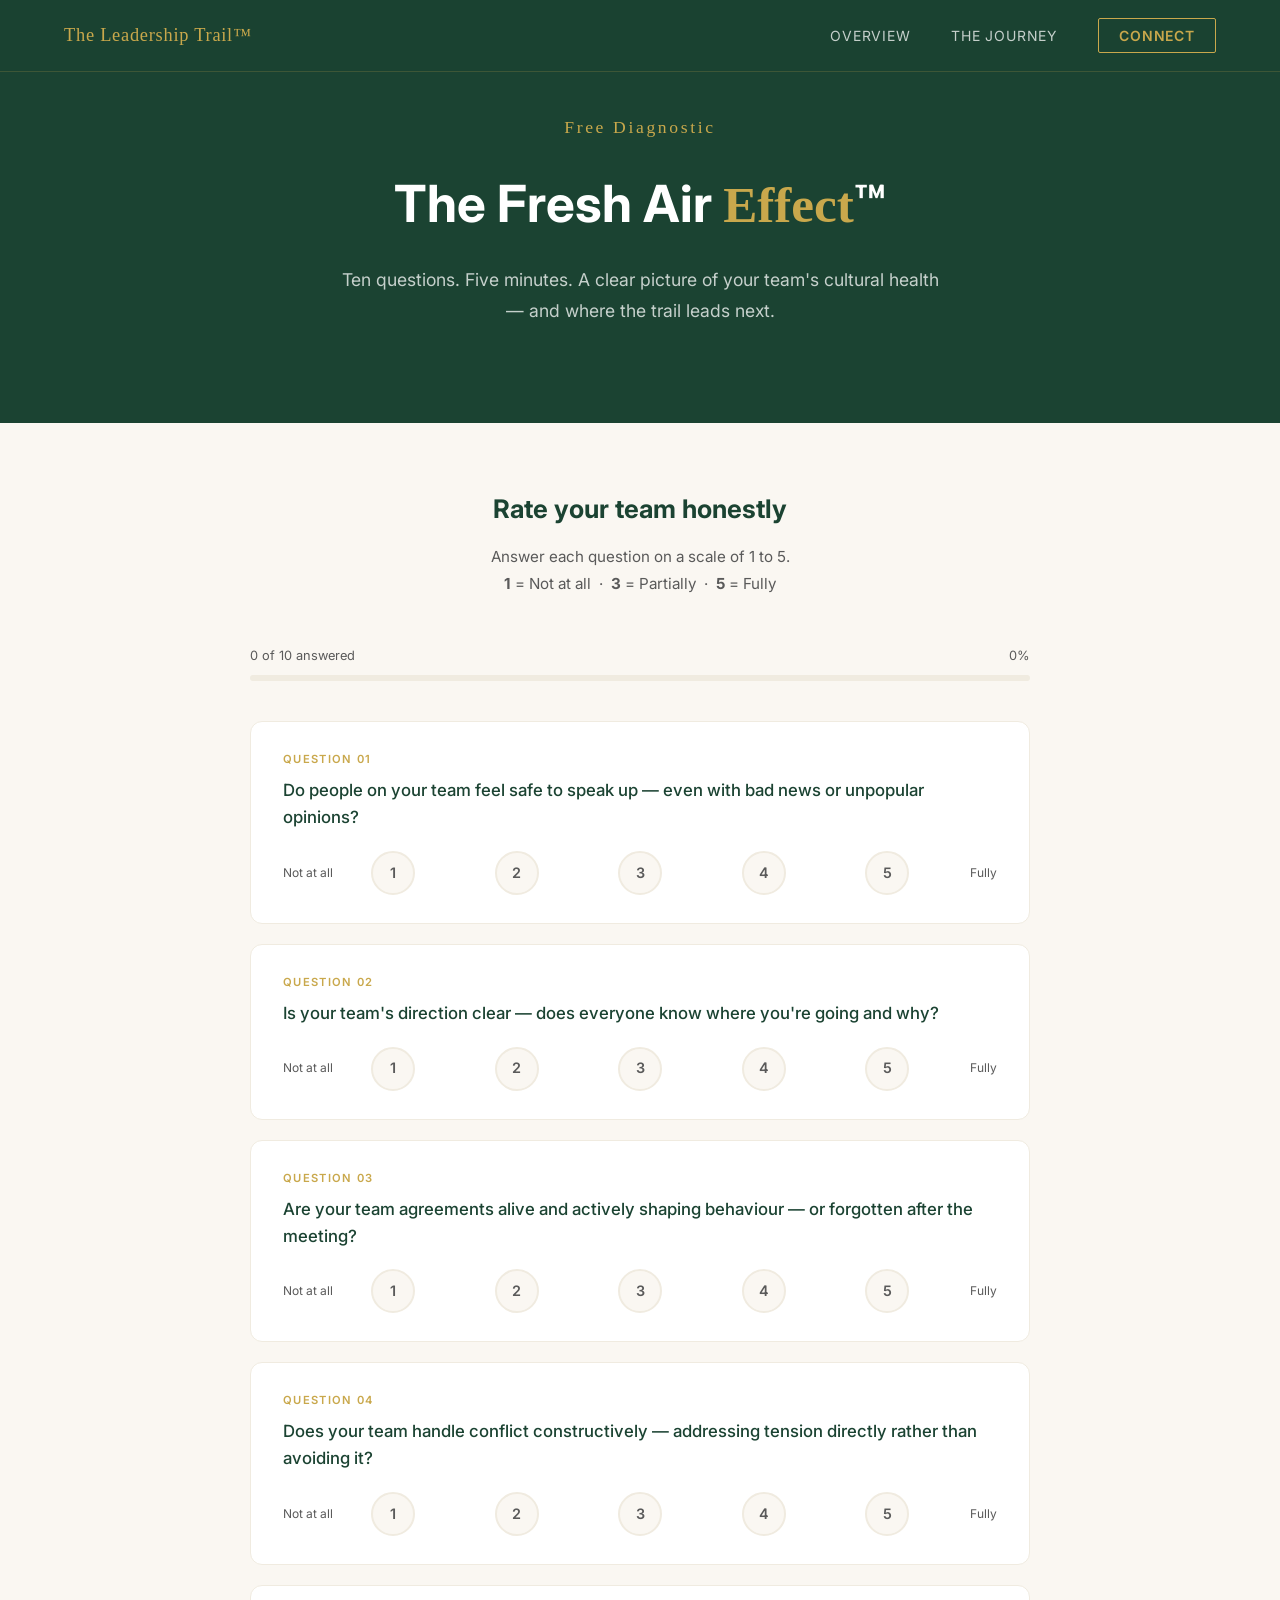
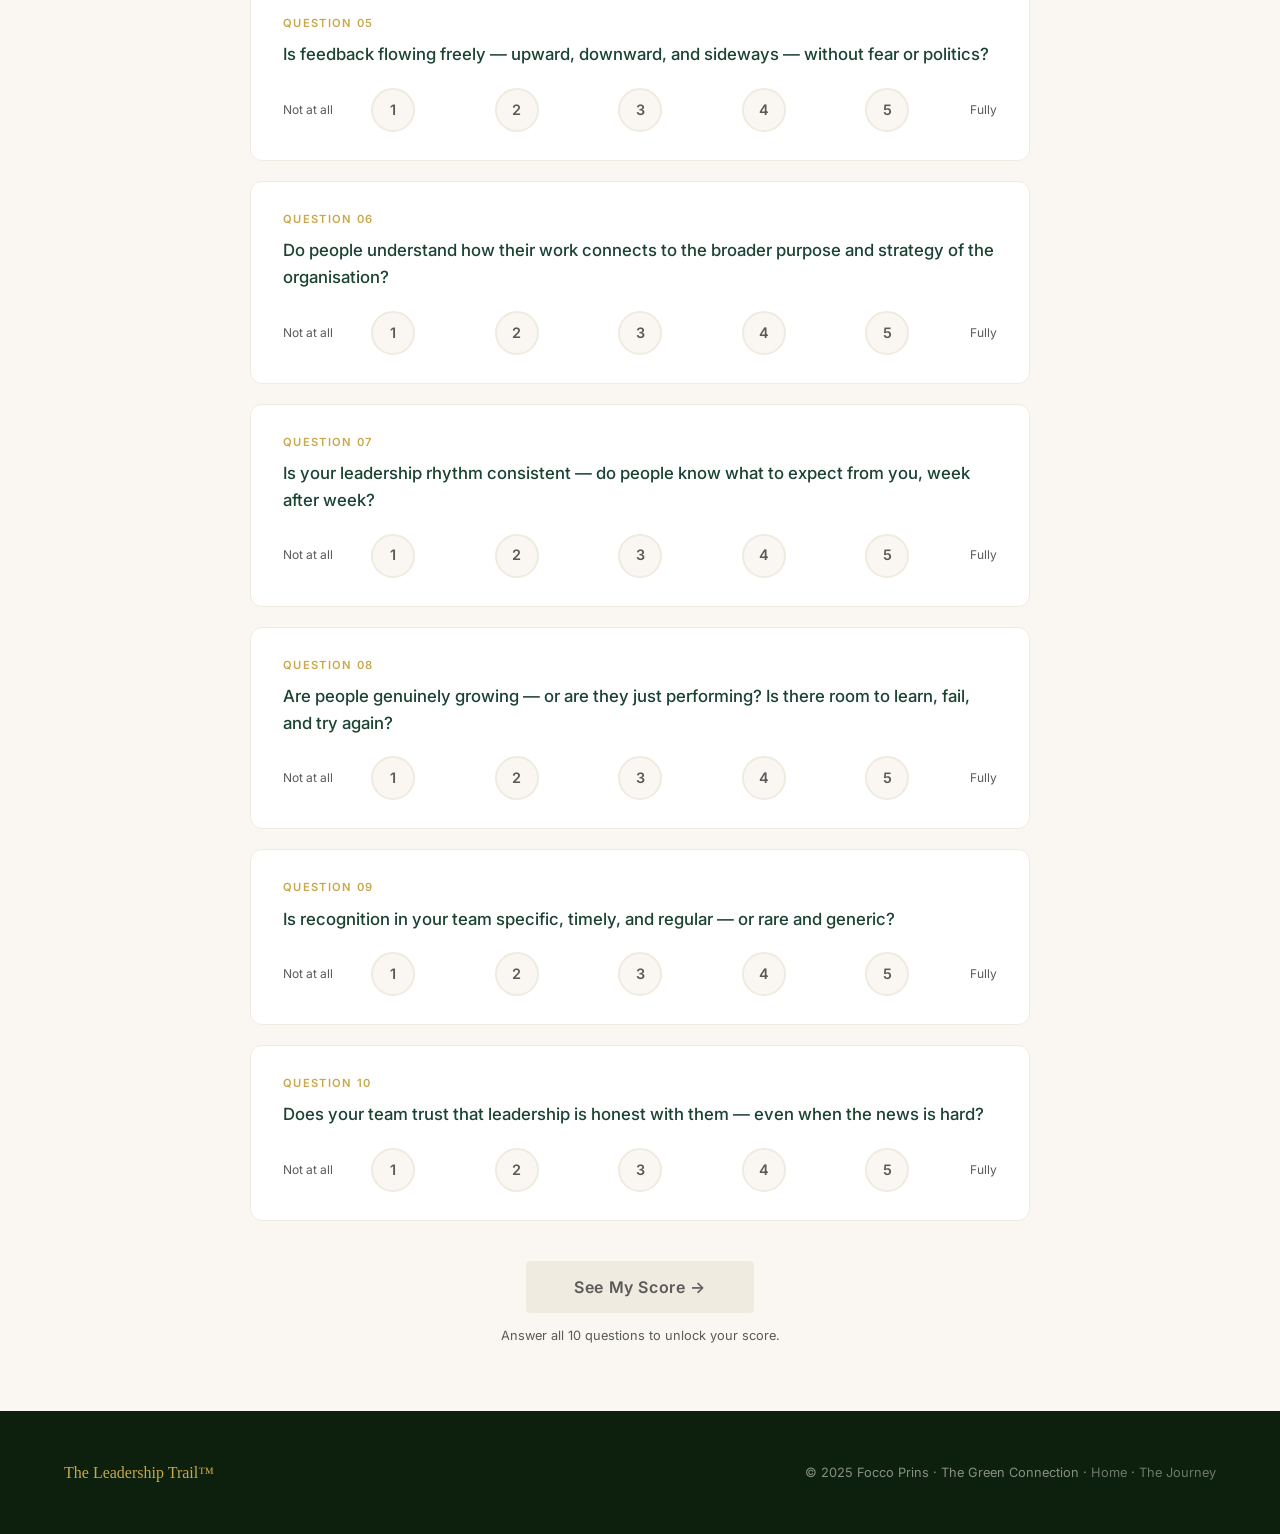
==== fresh-air.html @ 6e12ac0b "Add files via upload" ====
<!DOCTYPE html>
<html lang="en">
<head>
  <meta charset="UTF-8" />
  <meta name="viewport" content="width=device-width, initial-scale=1.0" />
  <title>The Fresh Air Effect™ | The Leadership Trail™</title>
  <link rel="preconnect" href="https://fonts.googleapis.com" />
  <link rel="preconnect" href="https://fonts.gstatic.com" crossorigin />
  <link href="https://fonts.googleapis.com/css2?family=Permanent+Marker&family=Inter:wght@300;400;500;600&display=swap" rel="stylesheet" />
  <link rel="stylesheet" href="style.css" />
  <style>
    /* ── FRESH AIR PAGE STYLES ───────────────────────────────────── */
    .fa-hero {
      background: var(--green-deep);
      padding: 7rem 5% 4rem;
      text-align: center;
      color: var(--white);
    }
    .fa-hero .section-label { color: var(--gold); margin-bottom: 1rem; }
    .fa-hero h1 { font-size: clamp(2rem, 5vw, 3.2rem); margin-bottom: 1rem; }
    .fa-hero h1 em { font-family: 'Permanent Marker', cursive; font-style: normal; color: var(--gold); }
    .fa-hero p { font-size: 1.1rem; color: rgba(255,255,255,0.75); max-width: 600px; margin: 0 auto 2rem; line-height: 1.8; }

    /* ── DIAGNOSTIC FORM ─────────────────────────────────────────── */
    .diagnostic-section {
      background: var(--cream);
      padding: 4rem 5%;
    }
    .diagnostic-inner {
      max-width: 780px;
      margin: 0 auto;
    }
    .diagnostic-intro {
      text-align: center;
      margin-bottom: 3rem;
    }
    .diagnostic-intro h2 { font-size: 1.6rem; color: var(--green-deep); margin-bottom: 0.75rem; }
    .diagnostic-intro p  { color: var(--text-muted); font-size: 0.95rem; line-height: 1.8; }

    /* Question card */
    .q-card {
      background: var(--white);
      border-radius: 12px;
      padding: 1.75rem 2rem;
      margin-bottom: 1.25rem;
      border: 1px solid var(--cream-dark);
      transition: border-color 0.2s, box-shadow 0.2s;
    }
    .q-card:hover { border-color: var(--gold); box-shadow: 0 4px 16px rgba(0,0,0,0.06); }
    .q-card.answered { border-color: var(--green-light); }

    .q-number {
      font-size: 0.7rem;
      font-weight: 600;
      letter-spacing: 0.12em;
      color: var(--gold);
      text-transform: uppercase;
      margin-bottom: 0.5rem;
    }
    .q-text {
      font-size: 1.05rem;
      font-weight: 500;
      color: var(--green-deep);
      margin-bottom: 1.25rem;
      line-height: 1.6;
    }

    /* Scale row */
    .scale-row {
      display: flex;
      align-items: center;
      gap: 0.5rem;
    }
    .scale-label {
      font-size: 0.75rem;
      color: var(--text-muted);
      flex-shrink: 0;
      width: 80px;
    }
    .scale-label.right { text-align: right; }
    .scale-options {
      display: flex;
      flex: 1;
      justify-content: space-between;
      gap: 0.5rem;
    }
    .scale-option {
      display: flex;
      flex-direction: column;
      align-items: center;
      gap: 0.4rem;
      cursor: pointer;
    }
    .scale-option input[type="radio"] { display: none; }
    .scale-btn {
      width: 44px;
      height: 44px;
      border-radius: 50%;
      border: 2px solid var(--cream-dark);
      background: var(--cream);
      display: flex;
      align-items: center;
      justify-content: center;
      font-size: 0.9rem;
      font-weight: 600;
      color: var(--text-muted);
      cursor: pointer;
      transition: all 0.15s;
    }
    .scale-btn:hover { border-color: var(--gold); color: var(--gold); background: #fff; }
    .scale-option input[type="radio"]:checked + .scale-btn {
      background: var(--green-deep);
      border-color: var(--green-deep);
      color: var(--white);
      box-shadow: 0 2px 8px rgba(27,67,50,0.3);
    }
    .scale-num {
      font-size: 0.7rem;
      color: var(--text-muted);
    }

    /* Progress bar */
    .progress-wrap {
      margin: 0 0 2.5rem;
    }
    .progress-meta {
      display: flex;
      justify-content: space-between;
      font-size: 0.8rem;
      color: var(--text-muted);
      margin-bottom: 0.5rem;
    }
    .progress-track {
      height: 6px;
      background: var(--cream-dark);
      border-radius: 3px;
      overflow: hidden;
    }
    .progress-fill {
      height: 100%;
      background: var(--gold);
      border-radius: 3px;
      width: 0%;
      transition: width 0.3s ease;
    }

    /* Submit button */
    .fa-submit-wrap {
      text-align: center;
      margin-top: 2.5rem;
    }
    .btn-fa-submit {
      background: var(--green-deep);
      color: var(--white);
      border: none;
      padding: 1rem 3rem;
      font-size: 1rem;
      font-weight: 600;
      font-family: 'Inter', sans-serif;
      border-radius: 4px;
      cursor: pointer;
      letter-spacing: 0.04em;
      transition: background 0.2s, transform 0.1s;
    }
    .btn-fa-submit:hover  { background: var(--green-mid); }
    .btn-fa-submit:active { transform: scale(0.98); }
    .btn-fa-submit:disabled {
      background: var(--cream-dark);
      color: var(--text-muted);
      cursor: not-allowed;
    }
    .submit-note {
      font-size: 0.8rem;
      color: var(--text-muted);
      margin-top: 0.75rem;
    }

    /* ── RESULTS PANEL ───────────────────────────────────────────── */
    #results-panel {
      display: none;
      max-width: 780px;
      margin: 0 auto;
      animation: fadeUp 0.5s ease;
    }
    @keyframes fadeUp {
      from { opacity: 0; transform: translateY(20px); }
      to   { opacity: 1; transform: translateY(0); }
    }

    .result-score-card {
      background: var(--green-deep);
      border-radius: 16px;
      padding: 3rem 2.5rem;
      text-align: center;
      color: var(--white);
      margin-bottom: 2rem;
    }
    .result-label {
      font-size: 0.75rem;
      letter-spacing: 0.14em;
      text-transform: uppercase;
      color: var(--gold);
      margin-bottom: 0.75rem;
    }
    .result-score-number {
      font-size: 5rem;
      font-weight: 700;
      line-height: 1;
      color: var(--gold);
      margin: 0.5rem 0;
    }
    .result-score-label {
      font-size: 1rem;
      color: rgba(255,255,255,0.6);
      margin-bottom: 1.5rem;
    }
    .result-phase-badge {
      display: inline-block;
      background: rgba(201,168,76,0.15);
      border: 1px solid var(--gold);
      border-radius: 20px;
      padding: 0.4rem 1.2rem;
      font-size: 0.85rem;
      font-weight: 600;
      color: var(--gold);
      letter-spacing: 0.06em;
      margin-bottom: 1.5rem;
    }
    .result-headline {
      font-size: 1.5rem;
      font-weight: 600;
      margin-bottom: 0.75rem;
    }
    .result-description {
      font-size: 0.95rem;
      color: rgba(255,255,255,0.75);
      line-height: 1.8;
      max-width: 520px;
      margin: 0 auto;
    }

    /* Score gauge */
    .result-gauge-wrap {
      margin: 2rem auto 0;
      max-width: 400px;
    }
    .result-gauge-bar {
      height: 10px;
      background: rgba(255,255,255,0.15);
      border-radius: 5px;
      overflow: hidden;
    }
    .result-gauge-fill {
      height: 100%;
      background: linear-gradient(90deg, var(--gold), #e8c97a);
      border-radius: 5px;
      transition: width 1s ease;
      width: 0%;
    }
    .result-gauge-meta {
      display: flex;
      justify-content: space-between;
      font-size: 0.75rem;
      color: rgba(255,255,255,0.4);
      margin-top: 0.4rem;
    }

    /* Per-question breakdown */
    .breakdown-card {
      background: var(--white);
      border-radius: 12px;
      padding: 2rem;
      margin-bottom: 2rem;
      border: 1px solid var(--cream-dark);
    }
    .breakdown-card h3 {
      font-size: 1.1rem;
      color: var(--green-deep);
      margin-bottom: 1.25rem;
    }
    .breakdown-item {
      display: flex;
      align-items: center;
      gap: 1rem;
      margin-bottom: 0.9rem;
      font-size: 0.88rem;
    }
    .breakdown-q {
      flex: 1;
      color: var(--text-muted);
      line-height: 1.5;
    }
    .breakdown-score-bar {
      width: 120px;
      flex-shrink: 0;
    }
    .bsb-track {
      height: 6px;
      background: var(--cream-dark);
      border-radius: 3px;
      overflow: hidden;
      margin-bottom: 0.2rem;
    }
    .bsb-fill {
      height: 100%;
      border-radius: 3px;
    }
    .bsb-num {
      font-size: 0.7rem;
      color: var(--text-muted);
      text-align: right;
    }

    /* ── EMAIL CAPTURE ───────────────────────────────────────────── */
    .email-capture {
      background: var(--cream-dark);
      border-radius: 16px;
      padding: 2.5rem;
      text-align: center;
      margin-bottom: 2rem;
      border: 1px solid rgba(201,168,76,0.3);
    }
    .email-capture h3 {
      font-size: 1.3rem;
      color: var(--green-deep);
      margin-bottom: 0.75rem;
    }
    .email-capture p {
      color: var(--text-muted);
      font-size: 0.9rem;
      line-height: 1.7;
      margin-bottom: 1.5rem;
      max-width: 480px;
      margin-left: auto;
      margin-right: auto;
    }
    .email-form-row {
      display: flex;
      gap: 0.75rem;
      max-width: 500px;
      margin: 0 auto 0.75rem;
      flex-wrap: wrap;
    }
    .email-form-row input {
      flex: 1;
      min-width: 200px;
      padding: 0.85rem 1rem;
      border: 1px solid var(--cream-dark);
      border-radius: 4px;
      font-family: 'Inter', sans-serif;
      font-size: 0.9rem;
      background: var(--white);
      color: var(--text);
    }
    .email-form-row input:focus { outline: none; border-color: var(--gold); }
    .btn-gold-capture {
      background: var(--gold);
      color: var(--green-deep);
      border: none;
      padding: 0.85rem 1.75rem;
      font-size: 0.9rem;
      font-weight: 700;
      font-family: 'Inter', sans-serif;
      border-radius: 4px;
      cursor: pointer;
      letter-spacing: 0.04em;
      transition: background 0.2s;
      white-space: nowrap;
    }
    .btn-gold-capture:hover { background: var(--gold-light); }
    .email-privacy {
      font-size: 0.75rem;
      color: var(--text-muted);
    }
    .capture-success {
      display: none;
      padding: 1rem;
      background: rgba(64,145,108,0.1);
      border: 1px solid var(--green-light);
      border-radius: 8px;
      color: var(--green-deep);
      font-size: 0.9rem;
      max-width: 480px;
      margin: 0 auto;
    }

    @media (max-width: 600px) {
      .scale-label { display: none; }
      .scale-btn   { width: 38px; height: 38px; font-size: 0.8rem; }
      .q-card      { padding: 1.25rem; }
    }
  </style>
</head>
<body>

  <!-- NAVIGATION -->
  <nav>
    <a href="index.html" class="nav-logo">The Leadership Trail™</a>
    <ul class="nav-links">
      <li><a href="index.html">Overview</a></li>
      <li><a href="journey.html">The Journey</a></li>
      <li><a href="journey.html#contact" class="nav-cta">Connect</a></li>
    </ul>
  </nav>

  <!-- HERO -->
  <div class="fa-hero">
    <p class="section-label">Free Diagnostic</p>
    <h1>The Fresh Air <em>Effect</em>™</h1>
    <p>Ten questions. Five minutes. A clear picture of your team's cultural health — and where the trail leads next.</p>
  </div>

  <!-- DIAGNOSTIC FORM -->
  <section class="diagnostic-section" id="diagnostic">
    <div class="diagnostic-inner">

      <div class="diagnostic-intro">
        <h2>Rate your team honestly</h2>
        <p>Answer each question on a scale of 1 to 5.<br>
           <strong>1</strong> = Not at all &nbsp;·&nbsp; <strong>3</strong> = Partially &nbsp;·&nbsp; <strong>5</strong> = Fully</p>
      </div>

      <div class="progress-wrap">
        <div class="progress-meta">
          <span id="progress-text">0 of 10 answered</span>
          <span id="progress-pct">0%</span>
        </div>
        <div class="progress-track">
          <div class="progress-fill" id="progress-fill"></div>
        </div>
      </div>

      <form id="diagnostic-form">

        <!-- Q1 -->
        <div class="q-card" id="card-1">
          <div class="q-number">Question 01</div>
          <div class="q-text">Do people on your team feel safe to speak up — even with bad news or unpopular opinions?</div>
          <div class="scale-row">
            <span class="scale-label">Not at all</span>
            <div class="scale-options" id="opts-1">
              <label class="scale-option"><input type="radio" name="q1" value="1"><span class="scale-btn">1</span></label>
              <label class="scale-option"><input type="radio" name="q1" value="2"><span class="scale-btn">2</span></label>
              <label class="scale-option"><input type="radio" name="q1" value="3"><span class="scale-btn">3</span></label>
              <label class="scale-option"><input type="radio" name="q1" value="4"><span class="scale-btn">4</span></label>
              <label class="scale-option"><input type="radio" name="q1" value="5"><span class="scale-btn">5</span></label>
            </div>
            <span class="scale-label right">Fully</span>
          </div>
        </div>

        <!-- Q2 -->
        <div class="q-card" id="card-2">
          <div class="q-number">Question 02</div>
          <div class="q-text">Is your team's direction clear — does everyone know where you're going and why?</div>
          <div class="scale-row">
            <span class="scale-label">Not at all</span>
            <div class="scale-options">
              <label class="scale-option"><input type="radio" name="q2" value="1"><span class="scale-btn">1</span></label>
              <label class="scale-option"><input type="radio" name="q2" value="2"><span class="scale-btn">2</span></label>
              <label class="scale-option"><input type="radio" name="q2" value="3"><span class="scale-btn">3</span></label>
              <label class="scale-option"><input type="radio" name="q2" value="4"><span class="scale-btn">4</span></label>
              <label class="scale-option"><input type="radio" name="q2" value="5"><span class="scale-btn">5</span></label>
            </div>
            <span class="scale-label right">Fully</span>
          </div>
        </div>

        <!-- Q3 -->
        <div class="q-card" id="card-3">
          <div class="q-number">Question 03</div>
          <div class="q-text">Are your team agreements alive and actively shaping behaviour — or forgotten after the meeting?</div>
          <div class="scale-row">
            <span class="scale-label">Not at all</span>
            <div class="scale-options">
              <label class="scale-option"><input type="radio" name="q3" value="1"><span class="scale-btn">1</span></label>
              <label class="scale-option"><input type="radio" name="q3" value="2"><span class="scale-btn">2</span></label>
              <label class="scale-option"><input type="radio" name="q3" value="3"><span class="scale-btn">3</span></label>
              <label class="scale-option"><input type="radio" name="q3" value="4"><span class="scale-btn">4</span></label>
              <label class="scale-option"><input type="radio" name="q3" value="5"><span class="scale-btn">5</span></label>
            </div>
            <span class="scale-label right">Fully</span>
          </div>
        </div>

        <!-- Q4 -->
        <div class="q-card" id="card-4">
          <div class="q-number">Question 04</div>
          <div class="q-text">Does your team handle conflict constructively — addressing tension directly rather than avoiding it?</div>
          <div class="scale-row">
            <span class="scale-label">Not at all</span>
            <div class="scale-options">
              <label class="scale-option"><input type="radio" name="q4" value="1"><span class="scale-btn">1</span></label>
              <label class="scale-option"><input type="radio" name="q4" value="2"><span class="scale-btn">2</span></label>
              <label class="scale-option"><input type="radio" name="q4" value="3"><span class="scale-btn">3</span></label>
              <label class="scale-option"><input type="radio" name="q4" value="4"><span class="scale-btn">4</span></label>
              <label class="scale-option"><input type="radio" name="q4" value="5"><span class="scale-btn">5</span></label>
            </div>
            <span class="scale-label right">Fully</span>
          </div>
        </div>

        <!-- Q5 -->
        <div class="q-card" id="card-5">
          <div class="q-number">Question 05</div>
          <div class="q-text">Is feedback flowing freely — upward, downward, and sideways — without fear or politics?</div>
          <div class="scale-row">
            <span class="scale-label">Not at all</span>
            <div class="scale-options">
              <label class="scale-option"><input type="radio" name="q5" value="1"><span class="scale-btn">1</span></label>
              <label class="scale-option"><input type="radio" name="q5" value="2"><span class="scale-btn">2</span></label>
              <label class="scale-option"><input type="radio" name="q5" value="3"><span class="scale-btn">3</span></label>
              <label class="scale-option"><input type="radio" name="q5" value="4"><span class="scale-btn">4</span></label>
              <label class="scale-option"><input type="radio" name="q5" value="5"><span class="scale-btn">5</span></label>
            </div>
            <span class="scale-label right">Fully</span>
          </div>
        </div>

        <!-- Q6 -->
        <div class="q-card" id="card-6">
          <div class="q-number">Question 06</div>
          <div class="q-text">Do people understand how their work connects to the broader purpose and strategy of the organisation?</div>
          <div class="scale-row">
            <span class="scale-label">Not at all</span>
            <div class="scale-options">
              <label class="scale-option"><input type="radio" name="q6" value="1"><span class="scale-btn">1</span></label>
              <label class="scale-option"><input type="radio" name="q6" value="2"><span class="scale-btn">2</span></label>
              <label class="scale-option"><input type="radio" name="q6" value="3"><span class="scale-btn">3</span></label>
              <label class="scale-option"><input type="radio" name="q6" value="4"><span class="scale-btn">4</span></label>
              <label class="scale-option"><input type="radio" name="q6" value="5"><span class="scale-btn">5</span></label>
            </div>
            <span class="scale-label right">Fully</span>
          </div>
        </div>

        <!-- Q7 -->
        <div class="q-card" id="card-7">
          <div class="q-number">Question 07</div>
          <div class="q-text">Is your leadership rhythm consistent — do people know what to expect from you, week after week?</div>
          <div class="scale-row">
            <span class="scale-label">Not at all</span>
            <div class="scale-options">
              <label class="scale-option"><input type="radio" name="q7" value="1"><span class="scale-btn">1</span></label>
              <label class="scale-option"><input type="radio" name="q7" value="2"><span class="scale-btn">2</span></label>
              <label class="scale-option"><input type="radio" name="q7" value="3"><span class="scale-btn">3</span></label>
              <label class="scale-option"><input type="radio" name="q7" value="4"><span class="scale-btn">4</span></label>
              <label class="scale-option"><input type="radio" name="q7" value="5"><span class="scale-btn">5</span></label>
            </div>
            <span class="scale-label right">Fully</span>
          </div>
        </div>

        <!-- Q8 -->
        <div class="q-card" id="card-8">
          <div class="q-number">Question 08</div>
          <div class="q-text">Are people genuinely growing — or are they just performing? Is there room to learn, fail, and try again?</div>
          <div class="scale-row">
            <span class="scale-label">Not at all</span>
            <div class="scale-options">
              <label class="scale-option"><input type="radio" name="q8" value="1"><span class="scale-btn">1</span></label>
              <label class="scale-option"><input type="radio" name="q8" value="2"><span class="scale-btn">2</span></label>
              <label class="scale-option"><input type="radio" name="q8" value="3"><span class="scale-btn">3</span></label>
              <label class="scale-option"><input type="radio" name="q8" value="4"><span class="scale-btn">4</span></label>
              <label class="scale-option"><input type="radio" name="q8" value="5"><span class="scale-btn">5</span></label>
            </div>
            <span class="scale-label right">Fully</span>
          </div>
        </div>

        <!-- Q9 -->
        <div class="q-card" id="card-9">
          <div class="q-number">Question 09</div>
          <div class="q-text">Is recognition in your team specific, timely, and regular — or rare and generic?</div>
          <div class="scale-row">
            <span class="scale-label">Not at all</span>
            <div class="scale-options">
              <label class="scale-option"><input type="radio" name="q9" value="1"><span class="scale-btn">1</span></label>
              <label class="scale-option"><input type="radio" name="q9" value="2"><span class="scale-btn">2</span></label>
              <label class="scale-option"><input type="radio" name="q9" value="3"><span class="scale-btn">3</span></label>
              <label class="scale-option"><input type="radio" name="q9" value="4"><span class="scale-btn">4</span></label>
              <label class="scale-option"><input type="radio" name="q9" value="5"><span class="scale-btn">5</span></label>
            </div>
            <span class="scale-label right">Fully</span>
          </div>
        </div>

        <!-- Q10 -->
        <div class="q-card" id="card-10">
          <div class="q-number">Question 10</div>
          <div class="q-text">Does your team trust that leadership is honest with them — even when the news is hard?</div>
          <div class="scale-row">
            <span class="scale-label">Not at all</span>
            <div class="scale-options">
              <label class="scale-option"><input type="radio" name="q10" value="1"><span class="scale-btn">1</span></label>
              <label class="scale-option"><input type="radio" name="q10" value="2"><span class="scale-btn">2</span></label>
              <label class="scale-option"><input type="radio" name="q10" value="3"><span class="scale-btn">3</span></label>
              <label class="scale-option"><input type="radio" name="q10" value="4"><span class="scale-btn">4</span></label>
              <label class="scale-option"><input type="radio" name="q10" value="5"><span class="scale-btn">5</span></label>
            </div>
            <span class="scale-label right">Fully</span>
          </div>
        </div>

        <div class="fa-submit-wrap">
          <button type="button" id="show-results-btn" class="btn-fa-submit" disabled>
            See My Score →
          </button>
          <p class="submit-note">Answer all 10 questions to unlock your score.</p>
        </div>

      </form>

      <!-- ── RESULTS PANEL ─────────────────────────────────────────── -->
      <div id="results-panel">

        <!-- Score card -->
        <div class="result-score-card">
          <div class="result-label">Your Fresh Air Score</div>
          <div class="result-score-number" id="score-number">—</div>
          <div class="result-score-label">out of 100</div>
          <div class="result-phase-badge" id="result-phase">—</div>
          <div class="result-headline" id="result-headline">—</div>
          <div class="result-description" id="result-description">—</div>
          <div class="result-gauge-wrap">
            <div class="result-gauge-bar">
              <div class="result-gauge-fill" id="result-gauge"></div>
            </div>
            <div class="result-gauge-meta"><span>0</span><span id="gauge-label">—</span><span>100</span></div>
          </div>
        </div>

        <!-- Breakdown -->
        <div class="breakdown-card">
          <h3>Your answers at a glance</h3>
          <div id="breakdown-list"></div>
        </div>

        <!-- Email capture -->
        <div class="email-capture">
          <h3>Want the full diagnosis?</h3>
          <p>Leave your name and email and I'll personally send you a detailed breakdown of your results — including where your team is on the trail and what to focus on first.</p>
          <form name="fresh-air-leads" method="POST" data-netlify="true" id="email-capture-form">
            <input type="hidden" name="form-name" value="fresh-air-leads" />
            <input type="hidden" name="score" id="hidden-score" />
            <input type="hidden" name="phase" id="hidden-phase" />
            <input type="hidden" name="answers" id="hidden-answers" />
            <div class="email-form-row">
              <input type="text"  name="name"  placeholder="Your name" required />
              <input type="email" name="email" placeholder="your@email.com" required />
            </div>
            <div class="email-form-row" style="justify-content:center;">
              <button type="submit" class="btn-gold-capture">Send Me the Diagnosis →</button>
            </div>
            <p class="email-privacy">No spam. Just one personal response from Focco.</p>
          </form>
          <div class="capture-success" id="capture-success">
            ✓ Thanks! I'll be in touch shortly with your personal diagnosis.
          </div>
        </div>

      </div>
      <!-- end results-panel -->

    </div>
  </section>

  <!-- FOOTER -->
  <footer>
    <div class="footer-logo">The Leadership Trail™</div>
    <p>© 2025 Focco Prins · The Green Connection · <a href="index.html">Home</a> · <a href="journey.html">The Journey</a></p>
  </footer>

  <script src="lang.js"></script>
  <script>
  (function () {

    // ── Phase interpretation table ──────────────────────────────────
    const phases = [
      {
        min: 0, max: 25,
        phase:       'Basecamp',
        headline:    'Time to establish your foundation.',
        description: 'Your team is at the start of the trail. Psychological safety, shared language and trust need to be built before anything else. The good news: every great journey begins here.',
        color:       '#C9A84C'
      },
      {
        min: 26, max: 45,
        phase:       'Trail Pathfinding',
        headline:    'Direction needs to be clarified.',
        description: 'Some safety exists, but your team lacks a clear and shared direction. Values, agreements and purpose need to be made explicit. The trail is there — it just needs to be marked.',
        color:       '#5A8A6A'
      },
      {
        min: 46, max: 65,
        phase:       'Trail Walking',
        headline:    'Build rhythm and consistency.',
        description: 'Your team has direction but culture is still inconsistent. The focus now is on building daily leadership habits — the Pulse Leadership™ approach — that create lasting traction.',
        color:       '#2D6A4F'
      },
      {
        min: 66, max: 82,
        phase:       'The Summit',
        headline:    'Strong culture with visible impact.',
        description: 'Your team is operating with clarity and momentum. Leadership is consistent and trust is high. The next step is deepening presence and expanding your impact further.',
        color:       '#1B4332'
      },
      {
        min: 83, max: 100,
        phase:       'The Range',
        headline:    'A model of distributed leadership.',
        description: 'Your culture is healthy and self-sustaining. Leadership is no longer dependent on any single person — it lives in the team. Now is the time to mentor, scale, and expand your range.',
        color:       '#0D2B1E'
      }
    ];

    const questions = [
      'Psychological safety',
      'Clear direction',
      'Team agreements',
      'Handling conflict',
      'Feedback flow',
      'Connection to purpose',
      'Leadership rhythm',
      'Growth vs. performance',
      'Recognition',
      'Trust in leadership'
    ];

    // ── Progress tracking ───────────────────────────────────────────
    const form        = document.getElementById('diagnostic-form');
    const submitBtn   = document.getElementById('show-results-btn');
    const submitNote  = submitBtn.nextElementSibling;
    const progressFill = document.getElementById('progress-fill');
    const progressText = document.getElementById('progress-text');
    const progressPct  = document.getElementById('progress-pct');

    function getAnswered() {
      let count = 0;
      for (let i = 1; i <= 10; i++) {
        if (form.querySelector(`input[name="q${i}"]:checked`)) count++;
      }
      return count;
    }

    function updateProgress() {
      const answered = getAnswered();
      const pct = Math.round(answered / 10 * 100);
      progressFill.style.width = pct + '%';
      progressText.textContent = `${answered} of 10 answered`;
      progressPct.textContent  = pct + '%';
      submitBtn.disabled = (answered < 10);
      if (answered === 10) {
        submitNote.textContent = 'All done — ready to see your score!';
        submitNote.style.color = 'var(--green-mid)';
      }
    }

    form.addEventListener('change', function (e) {
      if (e.target.type === 'radio') {
        const cardNum = e.target.name.replace('q', '');
        const card = document.getElementById('card-' + cardNum);
        if (card) card.classList.add('answered');
        updateProgress();
      }
    });

    // ── Show results ────────────────────────────────────────────────
    submitBtn.addEventListener('click', function () {
      // Gather scores
      const scores = [];
      for (let i = 1; i <= 10; i++) {
        const val = parseInt(form.querySelector(`input[name="q${i}"]:checked`).value);
        scores.push(val);
      }

      // Calculate percentage: (raw - 10) / 40 * 100
      const rawTotal = scores.reduce((a, b) => a + b, 0);
      const pct = Math.round((rawTotal - 10) / 40 * 100);

      // Find phase
      const phase = phases.find(p => pct >= p.min && pct <= p.max) || phases[0];

      // Populate score card
      document.getElementById('score-number').textContent    = pct;
      document.getElementById('result-phase').textContent    = phase.phase;
      document.getElementById('result-headline').textContent = phase.headline;
      document.getElementById('result-description').textContent = phase.description;
      document.getElementById('gauge-label').textContent     = pct + '% clarity';

      // Animate gauge
      setTimeout(() => {
        document.getElementById('result-gauge').style.width = pct + '%';
      }, 100);

      // Build breakdown
      const list = document.getElementById('breakdown-list');
      list.innerHTML = '';
      scores.forEach((s, i) => {
        const pctQ = Math.round((s - 1) / 4 * 100);
        const color = pctQ >= 70 ? '#2D6A4F' : pctQ >= 40 ? '#C9A84C' : '#C0392B';
        list.innerHTML += `
          <div class="breakdown-item">
            <div class="breakdown-q">${questions[i]}</div>
            <div class="breakdown-score-bar">
              <div class="bsb-track"><div class="bsb-fill" style="width:${pctQ}%;background:${color}"></div></div>
              <div class="bsb-num">${pctQ}%</div>
            </div>
          </div>`;
      });

      // Populate hidden form fields
      document.getElementById('hidden-score').value   = pct + '/100';
      document.getElementById('hidden-phase').value   = phase.phase;
      document.getElementById('hidden-answers').value = scores.map((s,i) => `Q${i+1}:${s}`).join(', ');

      // Show results, hide form
      document.getElementById('diagnostic-form').style.display = 'none';
      const panel = document.getElementById('results-panel');
      panel.style.display = 'block';
      panel.scrollIntoView({ behavior: 'smooth', block: 'start' });
    });

    // ── Email form ──────────────────────────────────────────────────
    document.getElementById('email-capture-form').addEventListener('submit', function (e) {
      e.preventDefault();
      const formData = new FormData(this);
      fetch('/', { method: 'POST', body: formData })
        .then(() => {
          document.getElementById('email-capture-form').style.display = 'none';
          document.getElementById('capture-success').style.display    = 'block';
        })
        .catch(() => {
          // Fallback: still show success (Netlify handles it)
          document.getElementById('email-capture-form').style.display = 'none';
          document.getElementById('capture-success').style.display    = 'block';
        });
    });

  })();
  </script>

</body>
</html>
---- style.css ----
*, *::before, *::after { box-sizing: border-box; margin: 0; padding: 0; }

    :root {
      --green-deep:   #1B4332;
      --green-mid:    #2D6A4F;
      --green-light:  #40916C;
      --gold:         #C9A84C;
      --gold-light:   #E8C97A;
      --cream:        #FAF7F2;
      --cream-dark:   #F0EBE0;
      --text:         #1A1A1A;
      --text-muted:   #5A5A5A;
      --white:        #FFFFFF;
    }

    html { scroll-behavior: smooth; }

    body {
      font-family: 'Inter', sans-serif;
      background: var(--cream);
      color: var(--text);
      line-height: 1.7;
      overflow-x: hidden;
    }

    /* ── NAVIGATION ─────────────────────────────────────── */
    nav {
      position: fixed; top: 0; left: 0; right: 0; z-index: 100;
      display: flex; align-items: center; justify-content: space-between;
      padding: 1.1rem 5%;
      background: rgba(27, 67, 50, 0.96);
      backdrop-filter: blur(8px);
      border-bottom: 1px solid rgba(201, 168, 76, 0.2);
    }
    .nav-logo {
      font-family: 'Permanent Marker', cursive;
      font-size: 1.1rem;
      color: var(--gold);
      letter-spacing: 0.02em;
      text-decoration: none;
    }
    .nav-links { display: flex; gap: 2.5rem; list-style: none; align-items: center; }
    .nav-links a {
      color: rgba(255,255,255,0.75);
      text-decoration: none;
      font-size: 0.82rem;
      font-weight: 500;
      letter-spacing: 0.07em;
      text-transform: uppercase;
      transition: color 0.2s;
    }
    .nav-links a:hover { color: var(--gold); }
    .nav-cta {
      background: var(--gold) !important;
      color: var(--green-deep) !important;
      padding: 0.45rem 1.2rem !important;
      border-radius: 2px;
      font-weight: 600 !important;
    }
    .nav-cta:hover { background: var(--gold-light) !important; }

    /* ── HERO ────────────────────────────────────────────── */
    .hero {
      min-height: 100vh;
      background: linear-gradient(160deg, #0D1F0D 0%, var(--green-deep) 50%, #1E4D35 100%);
      display: flex; flex-direction: column; align-items: center; justify-content: center;
      text-align: center;
      padding: 8rem 5% 6rem;
      position: relative;
      overflow: hidden;
    }
    .hero::before {
      content: '';
      position: absolute; inset: 0;
      background: url("data:image/svg+xml,%3Csvg width='60' height='60' viewBox='0 0 60 60' xmlns='http://www.w3.org/2000/svg'%3E%3Cg fill='%23C9A84C' fill-opacity='0.04'%3E%3Cpath d='M36 34v-4h-2v4h-4v2h4v4h2v-4h4v-2h-4zm0-30V0h-2v4h-4v2h4v4h2V6h4V4h-4zM6 34v-4H4v4H0v2h4v4h2v-4h4v-2H6zM6 4V0H4v4H0v2h4v4h2V6h4V4H6z'/%3E%3C/g%3E%3C/svg%3E");
    }
    /* Subtle trail map watermark in hero */
    .hero::after {
      content: '';
      position: absolute; inset: 0;
      background: radial-gradient(ellipse at 70% 60%, rgba(201,168,76,0.06) 0%, transparent 65%);
      pointer-events: none;
    }
    .hero-eyebrow {
      font-family: 'Permanent Marker', cursive;
      font-size: 0.9rem;
      letter-spacing: 0.12em;
      color: var(--gold);
      margin-bottom: 1.5rem;
      position: relative;
      opacity: 0.85;
    }
    .hero h1 {
      font-family: 'Permanent Marker', cursive;
      font-size: clamp(2.4rem, 5.5vw, 4.5rem);
      color: var(--white);
      line-height: 1.2;
      max-width: 820px;
      margin-bottom: 1.75rem;
      position: relative;
    }
    .hero h1 em {
      color: var(--gold);
      font-style: normal;
    }
    .hero-sub {
      font-size: 1.1rem;
      font-weight: 300;
      color: rgba(255,255,255,0.7);
      max-width: 540px;
      margin-bottom: 3rem;
      position: relative;
      line-height: 1.8;
    }
    .hero-actions { display: flex; gap: 1rem; flex-wrap: wrap; justify-content: center; position: relative; }
    .btn-primary {
      background: var(--gold);
      color: var(--green-deep);
      padding: 0.9rem 2.25rem;
      border-radius: 2px;
      font-family: 'Permanent Marker', cursive;
      font-size: 0.95rem;
      letter-spacing: 0.05em;
      text-decoration: none;
      transition: all 0.25s;
    }
    .btn-primary:hover { background: var(--gold-light); transform: translateY(-2px); }
    .btn-ghost {
      background: transparent;
      color: rgba(255,255,255,0.8);
      border: 1px solid rgba(255,255,255,0.3);
      padding: 0.9rem 2.25rem;
      border-radius: 2px;
      font-family: 'Permanent Marker', cursive;
      font-size: 0.95rem;
      letter-spacing: 0.05em;
      text-decoration: none;
      transition: all 0.25s;
    }
    .btn-ghost:hover { border-color: var(--gold); color: var(--gold); }

    .hero-scroll {
      position: absolute; bottom: 2.5rem; left: 50%; transform: translateX(-50%);
      display: flex; flex-direction: column; align-items: center; gap: 0.5rem;
      color: rgba(255,255,255,0.35);
      font-size: 0.65rem;
      letter-spacing: 0.18em;
      text-transform: uppercase;
    }
    .scroll-line {
      width: 1px; height: 40px;
      background: linear-gradient(to bottom, transparent, var(--gold));
      animation: scrollPulse 2s ease-in-out infinite;
    }
    @keyframes scrollPulse { 0%,100%{opacity:0.3} 50%{opacity:1} }

    /* ── SECTIONS ────────────────────────────────────────── */
    section { padding: 6rem 5%; }
    .section-inner { max-width: 1100px; margin: 0 auto; }

    .section-label {
      font-family: 'Permanent Marker', cursive;
      font-size: 0.8rem;
      letter-spacing: 0.15em;
      color: var(--gold);
      margin-bottom: 0.85rem;
    }
    .section-title {
      font-family: 'Permanent Marker', cursive;
      font-size: clamp(1.7rem, 3.5vw, 2.6rem);
      color: var(--green-deep);
      line-height: 1.25;
      margin-bottom: 1.25rem;
    }
    .section-title em { color: var(--gold); font-style: normal; }
    .section-body {
      font-size: 1rem;
      color: var(--text-muted);
      max-width: 640px;
      line-height: 1.85;
    }

    /* ── INTRO ───────────────────────────────────────────── */
    .intro { background: var(--cream); }
    .intro-grid {
      display: grid;
      grid-template-columns: 1fr 1fr;
      gap: 5rem;
      align-items: center;
    }
    .intro-visual {
      position: relative;
      border-radius: 4px;
      overflow: hidden;
      /* slight tilt for a dynamic feel */
      transform: rotate(1.2deg);
      box-shadow: -8px 8px 0 var(--gold), 0 20px 60px rgba(0,0,0,0.25);
    }
    /* un-tilt on hover */
    .intro-visual:hover {
      transform: rotate(0deg);
      transition: transform 0.4s ease;
    }
    .intro-visual img {
      display: block;
      width: 100%;
      height: 480px;
      object-fit: cover;
      object-position: center 30%;
      filter: brightness(0.72) saturate(0.85);
    }
    /* gold gradient overlay bottom */
    .intro-visual::before {
      content: '';
      position: absolute; inset: 0;
      background: linear-gradient(to top, rgba(27,67,50,0.92) 0%, rgba(27,67,50,0.3) 50%, transparent 100%);
      z-index: 1;
    }
    /* gold left accent bar */
    .intro-visual::after {
      content: '';
      position: absolute; top: 0; left: 0;
      width: 4px; height: 100%;
      background: var(--gold);
      z-index: 2;
    }
    .intro-visual-caption {
      position: absolute; bottom: 0; left: 0; right: 0;
      padding: 2.5rem 2rem 2rem;
      z-index: 3;
    }
    .intro-visual blockquote {
      font-family: 'Permanent Marker', cursive;
      font-size: 1.25rem;
      line-height: 1.6;
      color: var(--white);
      margin-bottom: 0.85rem;
    }
    .intro-visual cite {
      font-size: 0.75rem;
      letter-spacing: 0.1em;
      text-transform: uppercase;
      color: var(--gold);
      font-style: normal;
    }
    .intro-stats {
      display: grid;
      grid-template-columns: 1fr 1fr;
      gap: 1.25rem;
      margin-top: 2.5rem;
    }
    .stat {
      padding: 1.1rem 1.25rem;
      background: var(--cream-dark);
      border-left: 3px solid var(--gold);
      border-radius: 2px;
    }
    .stat-number {
      font-family: 'Permanent Marker', cursive;
      font-size: 2rem;
      color: var(--green-deep);
    }
    .stat-label {
      font-size: 0.78rem;
      color: var(--text-muted);
      margin-top: 0.1rem;
    }

    /* ── THE 5 PHASES ────────────────────────────────────── */
    .phases {
      background: #0A0A0A;
      padding: 6rem 5%;
    }
    .phases .section-title { color: var(--white); }
    .phases .section-label { color: var(--gold); }

    .phases-header {
      display: flex; justify-content: space-between; align-items: flex-end;
      margin-bottom: 3.5rem;
      flex-wrap: wrap; gap: 2rem;
    }

    /* Two-column: map left, trail list right */
    .phases-split {
      display: grid;
      grid-template-columns: 1fr 1fr;
      gap: 5rem;
      align-items: center;
    }

    /* Trail map image */
    .trail-map-wrap {
      position: relative;
    }
    .trail-map-wrap img {
      width: 100%;
      display: block;
      border-radius: 2px;
      animation: mapGlow 4s ease-in-out infinite;
    }
    @keyframes mapGlow {
      0%,100% { box-shadow: 0 0 30px rgba(201,168,76,0.06); }
      50%      { box-shadow: 0 0 60px rgba(201,168,76,0.18); }
    }

    /* Vertical phase list with trail line */
    .phases-vertical {
      display: flex;
      flex-direction: column;
      position: relative;
      padding-left: 56px;
    }
    /* The continuous gold trail line */
    .phases-vertical::before {
      content: '';
      position: absolute;
      left: 19px; top: 24px; bottom: 24px;
      width: 2px;
      background: linear-gradient(to bottom,
        rgba(201,168,76,0.1) 0%,
        var(--gold) 15%,
        var(--gold) 85%,
        rgba(201,168,76,0.1) 100%);
    }

    .phase-stop {
      position: relative;
      padding: 1.6rem 0 1.6rem 1.5rem;
      cursor: default;
      transition: all 0.25s;
    }
    .phase-stop:not(:last-child) {
      border-bottom: 1px solid rgba(255,255,255,0.05);
    }
    .phase-stop:hover { transform: translateX(6px); }

    /* Icon marker, sits on the trail line */
    .phase-stop-marker {
      position: absolute;
      left: -56px;
      top: 50%;
      transform: translateY(-50%);
      width: 40px; height: 40px;
      background: #0A0A0A;       /* cuts the trail line */
      color: var(--gold);
      display: flex; align-items: center; justify-content: center;
      transition: filter 0.25s;
    }
    .phase-stop-marker svg { width: 36px; height: 36px; }
    .phase-stop:hover .phase-stop-marker {
      filter: drop-shadow(0 0 8px rgba(201,168,76,0.7));
    }

    .phase-stop-num {
      font-family: 'Permanent Marker', cursive;
      font-size: 0.62rem;
      letter-spacing: 0.18em;
      color: rgba(201,168,76,0.55);
      margin-bottom: 0.2rem;
    }
    .phase-stop-name {
      font-family: 'Permanent Marker', cursive;
      font-size: 1.1rem;
      color: var(--white);
      margin-bottom: 0.35rem;
      line-height: 1.2;
    }
    .phase-stop-desc {
      font-size: 0.82rem;
      color: rgba(255,255,255,0.5);
      line-height: 1.65;
      max-width: 360px;
    }
    .phase-stop-tag {
      display: inline-block;
      font-family: 'Permanent Marker', cursive;
      font-size: 0.6rem;
      background: rgba(201,168,76,0.1);
      color: var(--gold);
      border-radius: 20px;
      padding: 0.15rem 0.65rem;
      margin-top: 0.6rem;
    }

    /* ── PHILOSOPHY ──────────────────────────────────────── */
    .philosophy { background: var(--cream-dark); }
    .philosophy-grid {
      display: grid;
      grid-template-columns: repeat(3, 1fr);
      gap: 2rem;
      margin-top: 3.5rem;
    }
    .philosophy-card {
      background: var(--white);
      padding: 2.5rem 2rem;
      border-radius: 4px;
      border-top: 3px solid var(--gold);
      box-shadow: 0 2px 20px rgba(0,0,0,0.04);
      transition: transform 0.2s;
    }
    .philosophy-card:hover { transform: translateY(-3px); }
    .philosophy-icon {
      width: 44px; height: 44px;
      color: var(--gold);
      margin-bottom: 1.25rem;
    }
    .philosophy-icon svg { width: 100%; height: 100%; }
    .philosophy-card h3 {
      font-family: 'Permanent Marker', cursive;
      font-size: 1.05rem;
      color: var(--green-deep);
      margin-bottom: 0.75rem;
    }
    .philosophy-card p {
      font-size: 0.9rem;
      color: var(--text-muted);
      line-height: 1.75;
    }

    /* ── QUOTE BREAK ─────────────────────────────────────── */
    .quote-section {
      background: linear-gradient(135deg, #0D1F0D, var(--green-deep));
      text-align: center;
      padding: 7rem 5%;
    }
    .big-quote {
      font-family: 'Permanent Marker', cursive;
      font-size: clamp(1.3rem, 2.8vw, 2rem);
      color: var(--white);
      max-width: 760px;
      margin: 0 auto 1.5rem;
      line-height: 1.6;
    }
    .big-quote strong { color: var(--gold); }
    .quote-attr {
      font-size: 0.75rem;
      letter-spacing: 0.18em;
      text-transform: uppercase;
      color: rgba(255,255,255,0.4);
    }
    .quote-ornament {
      font-family: 'Permanent Marker', cursive;
      font-size: 5rem;
      color: rgba(201,168,76,0.12);
      line-height: 0.5;
      margin-bottom: 2rem;
    }

    /* ── FOR WHOM ─────────────────────────────────────────── */
    .forwhom { background: var(--cream); }
    .forwhom-grid {
      display: grid;
      grid-template-columns: 1fr 1fr;
      gap: 2rem;
      margin-top: 3.5rem;
    }
    .audience-card {
      background: var(--green-deep);
      color: var(--white);
      border-radius: 4px;
      padding: 3rem 2.5rem;
      position: relative;
      overflow: hidden;
    }
    .audience-card::before {
      content: '';
      position: absolute; top: 0; right: 0;
      width: 200px; height: 200px;
      background: radial-gradient(circle, rgba(201,168,76,0.1), transparent 70%);
      border-radius: 50%;
      transform: translate(60px, -60px);
    }
    .audience-card h3 {
      font-family: 'Permanent Marker', cursive;
      font-size: 1.4rem;
      color: var(--white);
      margin-bottom: 1rem;
      position: relative;
    }
    .audience-card .gold-line {
      width: 40px; height: 2px;
      background: var(--gold);
      margin-bottom: 1.25rem;
    }
    .audience-card ul { list-style: none; }
    .audience-card li {
      font-size: 0.88rem;
      color: rgba(255,255,255,0.7);
      padding: 0.4rem 0 0.4rem 1.25rem;
      position: relative;
    }
    .audience-card li::before {
      content: '→';
      position: absolute; left: 0;
      color: var(--gold);
      font-size: 0.7rem;
      top: 0.5rem;
    }

    /* ── CTA SECTION ─────────────────────────────────────── */
    .cta-section {
      background: var(--gold);
      padding: 6rem 5%;
      text-align: center;
    }
    .cta-section .section-label { color: var(--green-deep); }
    .cta-section .section-title { color: var(--green-deep); }
    .cta-section .section-body { color: rgba(27,67,50,0.72); margin: 0 auto 2.5rem; }
    .btn-dark {
      background: var(--green-deep);
      color: var(--white);
      padding: 0.9rem 2.25rem;
      border-radius: 2px;
      font-family: 'Permanent Marker', cursive;
      font-size: 0.95rem;
      letter-spacing: 0.05em;
      text-decoration: none;
      display: inline-block;
      transition: all 0.25s;
    }
    .btn-dark:hover { background: #0D2A1E; transform: translateY(-2px); }

    /* ── FOOTER ──────────────────────────────────────────── */
    footer {
      background: #0D1F0D;
      color: rgba(255,255,255,0.45);
      padding: 2.5rem 5%;
      display: flex;
      justify-content: space-between;
      align-items: center;
      flex-wrap: wrap;
      gap: 1rem;
    }
    .footer-logo {
      font-family: 'Permanent Marker', cursive;
      font-size: 1rem;
      color: var(--gold);
    }
    footer p { font-size: 0.78rem; }
    footer a { color: rgba(255,255,255,0.35); text-decoration: none; }
    footer a:hover { color: var(--gold); }

    /* ── RESPONSIVE ──────────────────────────────────────── */
    @media (max-width: 900px) {
      .intro-grid, .forwhom-grid { grid-template-columns: 1fr; gap: 2.5rem; }
      .philosophy-grid { grid-template-columns: 1fr; }
      .phases-split { grid-template-columns: 1fr; gap: 2.5rem; }
      .trail-map-wrap img { max-width: 380px; margin: 0 auto; display: block; }
      .phases-header { flex-direction: column; align-items: flex-start; }
      nav { padding: 1rem 4%; }
      .nav-links { display: none; }
    }
    *, *::before, *::after { box-sizing: border-box; margin: 0; padding: 0; }

    :root {
      --green-deep:   #1B4332;
      --green-mid:    #2D6A4F;
      --green-light:  #40916C;
      --gold:         #C9A84C;
      --gold-light:   #E8C97A;
      --cream:        #FAF7F2;
      --cream-dark:   #F0EBE0;
      --bark:         #3D2B1F;
      --text:         #1A1A1A;
      --text-muted:   #5A5A5A;
      --white:        #FFFFFF;
    }

    html { scroll-behavior: smooth; }
    body {
      font-family: 'Inter', sans-serif;
      background: var(--cream);
      color: var(--text);
      line-height: 1.7;
      overflow-x: hidden;
    }

    /* ── NAVIGATION ─────────────────────────────────────── */
    nav {
      position: fixed; top: 0; left: 0; right: 0; z-index: 100;
      display: flex; align-items: center; justify-content: space-between;
      padding: 1.25rem 5%;
      background: rgba(27, 67, 50, 0.95);
      backdrop-filter: blur(8px);
      border-bottom: 1px solid rgba(201, 168, 76, 0.2);
    }
    .nav-logo {
      font-family: 'Permanent Marker', cursive;
      font-size: 1.15rem;
      color: var(--gold);
      letter-spacing: 0.04em;
      text-decoration: none;
    }
    .nav-logo span { color: var(--white); }
    .nav-links { display: flex; gap: 2.5rem; list-style: none; }
    .nav-links a {
      color: rgba(255,255,255,0.75);
      text-decoration: none;
      font-size: 0.875rem;
      font-weight: 400;
      letter-spacing: 0.06em;
      text-transform: uppercase;
      transition: color 0.2s;
    }
    .nav-links a:hover { color: var(--gold); }
    .nav-cta {
      background: transparent !important;
      color: var(--gold) !important;
      border: 1px solid var(--gold) !important;
      padding: 0.5rem 1.25rem !important;
      border-radius: 2px;
    }
    .nav-cta:hover { background: rgba(201,168,76,0.1) !important; }

    /* ── PAGE HERO ───────────────────────────────────────── */
    .page-hero {
      min-height: 50vh;
      background: linear-gradient(160deg, #0D1F0D, var(--green-deep) 60%, #1E4D35);
      display: flex; flex-direction: column;
      align-items: center; justify-content: center;
      text-align: center;
      padding: 9rem 5% 5rem;
      position: relative;
      overflow: hidden;
    }
    .page-hero::before {
      content: '';
      position: absolute; inset: 0;
      background: url("data:image/svg+xml,%3Csvg width='60' height='60' viewBox='0 0 60 60' xmlns='http://www.w3.org/2000/svg'%3E%3Cg fill='none' fill-rule='evenodd'%3E%3Cg fill='%23C9A84C' fill-opacity='0.04'%3E%3Cpath d='M36 34v-4h-2v4h-4v2h4v4h2v-4h4v-2h-4zm0-30V0h-2v4h-4v2h4v4h2V6h4V4h-4zM6 34v-4H4v4H0v2h4v4h2v-4h4v-2H6zM6 4V0H4v4H0v2h4v4h2V6h4V4H6z'/%3E%3C/g%3E%3C/g%3E%3C/svg%3E");
    }
    .breadcrumb {
      font-size: 0.75rem;
      letter-spacing: 0.15em;
      text-transform: uppercase;
      color: rgba(255,255,255,0.4);
      margin-bottom: 1.25rem;
      position: relative;
    }
    .breadcrumb a { color: var(--gold); text-decoration: none; }
    .breadcrumb a:hover { text-decoration: underline; }
    .page-hero h1 {
      font-family: 'Permanent Marker', cursive;
      font-size: clamp(2.2rem, 5vw, 3.8rem);
      font-weight: 700;
      color: var(--white);
      line-height: 1.2;
      max-width: 700px;
      margin-bottom: 1.25rem;
      position: relative;
    }
    .page-hero h1 em { color: var(--gold); font-style: normal; }
    .page-hero p {
      font-size: 1.05rem;
      font-weight: 300;
      color: rgba(255,255,255,0.65);
      max-width: 520px;
      position: relative;
    }

    /* ── TRAIL PROGRESS BAR ──────────────────────────────── */
    .trail-nav {
      background: var(--green-deep);
      border-bottom: 1px solid rgba(255,255,255,0.06);
      padding: 0 5%;
      position: sticky; top: 72px; z-index: 50;
    }
    .trail-nav-inner {
      max-width: 1100px;
      margin: 0 auto;
      display: flex;
    }
    .trail-nav a {
      flex: 1;
      text-align: center;
      padding: 1rem 0.5rem;
      font-size: 0.75rem;
      font-weight: 600;
      letter-spacing: 0.1em;
      text-transform: uppercase;
      color: rgba(255,255,255,0.45);
      text-decoration: none;
      border-bottom: 2px solid transparent;
      transition: all 0.2s;
    }
    .trail-nav a:hover, .trail-nav a.active {
      color: var(--gold);
      border-color: var(--gold);
    }

    /* ── GENERAL ─────────────────────────────────────────── */
    section { padding: 6rem 5%; }
    .section-inner { max-width: 1100px; margin: 0 auto; }

    .section-label {
      font-family: 'Permanent Marker', cursive;
      font-size: 0.8rem;
      letter-spacing: 0.15em;
      color: var(--gold);
      margin-bottom: 0.85rem;
    }
    .section-title {
      font-family: 'Permanent Marker', cursive;
      font-size: clamp(1.8rem, 3.5vw, 2.6rem);
      font-weight: 700;
      color: var(--green-deep);
      line-height: 1.25;
      margin-bottom: 1.25rem;
    }
    .section-title em { color: var(--gold); font-style: normal; }

    /* ── PHASE DEEP DIVES ────────────────────────────────── */
    .phase-section {
      border-top: 1px solid var(--cream-dark);
    }
    .phase-section:nth-child(even) { background: var(--cream-dark); }

    .phase-grid {
      display: grid;
      grid-template-columns: 1fr 2fr;
      gap: 5rem;
      align-items: start;
    }
    .phase-sidebar {
      position: sticky;
      top: 140px;
    }
    .phase-number-big {
      font-family: 'Permanent Marker', cursive;
      font-size: 5rem;
      font-weight: 700;
      color: var(--cream-dark);
      line-height: 1;
      margin-bottom: -0.5rem;
    }
    .phase-section:nth-child(even) .phase-number-big {
      color: var(--cream);
    }
    .phase-label {
      font-family: 'Permanent Marker', cursive;
      font-size: 0.75rem;
      letter-spacing: 0.12em;
      color: var(--gold);
      margin-bottom: 0.5rem;
    }
    .phase-title {
      font-family: 'Permanent Marker', cursive;
      font-size: 2rem;
      font-weight: 700;
      color: var(--green-deep);
      margin-bottom: 1rem;
    }
    .phase-icon-lg {
      width: 64px; height: 64px;
      color: var(--gold);
      margin-bottom: 1rem;
    }
    .phase-icon-lg svg { width: 100%; height: 100%; }
    .phase-tag-lg {
      display: inline-block;
      font-family: 'Permanent Marker', cursive;
      background: var(--green-deep);
      color: var(--gold);
      font-size: 0.65rem;
      letter-spacing: 0.1em;
      padding: 0.4rem 0.85rem;
      border-radius: 20px;
    }
    .phase-content h4 {
      font-family: 'Permanent Marker', cursive;
      font-size: 1.1rem;
      font-weight: 600;
      color: var(--green-deep);
      margin-top: 2rem;
      margin-bottom: 0.6rem;
    }
    .phase-content p {
      font-size: 0.95rem;
      color: var(--text-muted);
      line-height: 1.8;
      margin-bottom: 1rem;
    }
    .phase-distinctions {
      display: grid;
      grid-template-columns: 1fr 1fr;
      gap: 1rem;
      margin-top: 2rem;
    }
    .distinction {
      background: var(--white);
      border: 1px solid var(--cream-dark);
      border-left: 3px solid var(--gold);
      padding: 1.25rem 1rem;
      border-radius: 2px;
    }
    .phase-section:nth-child(even) .distinction {
      background: var(--cream);
    }
    .distinction-title {
      font-size: 0.78rem;
      font-weight: 700;
      letter-spacing: 0.08em;
      text-transform: uppercase;
      color: var(--green-deep);
      margin-bottom: 0.35rem;
    }
    .distinction-q {
      font-size: 0.82rem;
      font-style: italic;
      color: var(--text-muted);
      line-height: 1.6;
    }

    /* ── DISTINCTION CARDS ───────────────────────────────── */
    .cards-section {
      background: var(--green-deep);
      text-align: center;
    }
    .cards-section .section-title { color: var(--white); }
    .cards-section .section-label { color: var(--gold); }
    .cards-section p { color: rgba(255,255,255,0.65); max-width: 600px; margin: 0 auto 3rem; font-size: 1rem; line-height: 1.8; }

    .cards-visual {
      display: flex;
      justify-content: center;
      gap: -10px;
      margin-top: 2rem;
    }
    .card-preview {
      width: 140px; height: 200px;
      background: linear-gradient(145deg, #1A1A1A, #2A2A2A);
      border: 1px solid rgba(201,168,76,0.4);
      border-radius: 8px;
      display: flex; flex-direction: column;
      align-items: center; justify-content: center;
      padding: 1.25rem;
      margin: 0 -8px;
      box-shadow: 0 8px 32px rgba(0,0,0,0.5);
      transition: transform 0.2s;
    }
    .card-preview:hover { transform: translateY(-8px) rotate(-2deg); z-index: 10; }
    .card-preview:nth-child(1) { transform: rotate(-8deg); }
    .card-preview:nth-child(2) { transform: rotate(-4deg); }
    .card-preview:nth-child(3) { transform: rotate(0deg); z-index: 5; }
    .card-preview:nth-child(4) { transform: rotate(4deg); }
    .card-preview:nth-child(5) { transform: rotate(8deg); }
    .card-preview:nth-child(1):hover { transform: rotate(-8deg) translateY(-12px); }
    .card-preview:nth-child(2):hover { transform: rotate(-4deg) translateY(-12px); }
    .card-preview:nth-child(4):hover { transform: rotate(4deg) translateY(-12px); }
    .card-preview:nth-child(5):hover { transform: rotate(8deg) translateY(-12px); }
    .card-phase {
      font-family: 'Permanent Marker', cursive;
      font-size: 0.55rem;
      letter-spacing: 0.1em;
      color: var(--gold);
      margin-bottom: 0.5rem;
    }
    .card-word {
      font-family: 'Permanent Marker', cursive;
      font-size: 1rem;
      font-weight: 700;
      color: var(--white);
      text-align: center;
      line-height: 1.3;
      margin-bottom: 0.5rem;
    }
    .card-divider {
      width: 20px; height: 1px;
      background: var(--gold);
      margin: 0.5rem auto;
    }
    .card-vs {
      font-size: 0.6rem;
      color: rgba(255,255,255,0.4);
      text-align: center;
      line-height: 1.5;
    }

    /* ── FRESH AIR ────────────────────────────────────────── */
    .fresh-air {
      background: var(--cream);
    }
    .fresh-air-grid {
      display: grid;
      grid-template-columns: 1fr 1fr;
      gap: 5rem;
      align-items: center;
    }
    .diagnostic-list {
      list-style: none;
      margin-top: 2rem;
    }
    .diagnostic-list li {
      display: flex;
      align-items: flex-start;
      gap: 1rem;
      padding: 0.9rem 0;
      border-bottom: 1px solid var(--cream-dark);
      font-size: 0.9rem;
      color: var(--text-muted);
    }
    .diag-num {
      font-family: 'Permanent Marker', cursive;
      font-size: 1.1rem;
      font-weight: 700;
      color: var(--gold);
      min-width: 24px;
    }
    .fresh-air-visual {
      background: var(--green-deep);
      border-radius: 4px;
      padding: 3rem;
      color: var(--white);
    }
    .fresh-air-visual h3 {
      font-family: 'Permanent Marker', cursive;
      font-size: 1.4rem;
      font-weight: 700;
      color: var(--white);
      margin-bottom: 1rem;
    }
    .fresh-air-visual p {
      font-size: 0.9rem;
      color: rgba(255,255,255,0.65);
      line-height: 1.8;
      margin-bottom: 1.5rem;
    }
    .gauge {
      background: rgba(255,255,255,0.08);
      border-radius: 4px;
      padding: 1.5rem;
      margin-top: 1rem;
    }
    .gauge-label {
      font-size: 0.72rem;
      font-weight: 600;
      letter-spacing: 0.15em;
      text-transform: uppercase;
      color: rgba(255,255,255,0.5);
      margin-bottom: 0.75rem;
    }
    .gauge-bar-wrap {
      background: rgba(255,255,255,0.1);
      border-radius: 20px;
      height: 6px;
      overflow: hidden;
      margin-bottom: 0.4rem;
    }
    .gauge-bar {
      height: 100%;
      border-radius: 20px;
      background: linear-gradient(to right, var(--gold), var(--gold-light));
    }
    .gauge-meta {
      display: flex;
      justify-content: space-between;
      font-size: 0.72rem;
      color: rgba(255,255,255,0.4);
    }

    /* ── ABOUT ────────────────────────────────────────────── */
    .about {
      background: var(--cream-dark);
    }
    .about-grid {
      display: grid;
      grid-template-columns: 1fr 2fr;
      gap: 5rem;
      align-items: start;
    }
    .about-avatar {
      border-radius: 4px;
      aspect-ratio: 3/4;
      position: relative;
      overflow: hidden;
      box-shadow: 8px -8px 0 var(--gold), 0 20px 60px rgba(0,0,0,0.2);
    }
    .about-avatar img {
      display: block;
      width: 100%; height: 100%;
      object-fit: cover;
      object-position: center 15%;
      filter: brightness(0.75) saturate(0.8);
    }
    .about-avatar::before {
      content: '';
      position: absolute; inset: 0;
      background: linear-gradient(to top, rgba(27,67,50,0.9) 0%, rgba(27,67,50,0.2) 55%, transparent 100%);
      z-index: 1;
    }
    .about-avatar::after {
      content: '';
      position: absolute; top: 0; right: 0;
      width: 4px; height: 100%;
      background: var(--gold);
      z-index: 2;
    }
    .about-name {
      position: absolute;
      bottom: 0; left: 0; right: 0;
      padding: 2rem;
      z-index: 3;
    }
    .about-name h3 {
      font-family: 'Permanent Marker', cursive;
      font-size: 1.25rem;
      color: var(--white);
      font-weight: 700;
    }
    .about-name p {
      font-size: 0.78rem;
      color: var(--gold);
      letter-spacing: 0.1em;
      text-transform: uppercase;
      margin-top: 0.25rem;
    }
    .about-content p {
      font-size: 1rem;
      color: var(--text-muted);
      line-height: 1.85;
      margin-bottom: 1.25rem;
    }
    .about-content p strong {
      color: var(--green-deep);
      font-weight: 600;
    }
    .values-grid {
      display: grid;
      grid-template-columns: 1fr 1fr;
      gap: 1rem;
      margin-top: 2rem;
    }
    .value-item {
      display: flex;
      gap: 0.75rem;
      align-items: flex-start;
    }
    .value-dot {
      width: 8px; height: 8px;
      background: var(--gold);
      border-radius: 50%;
      margin-top: 0.4rem;
      flex-shrink: 0;
    }
    .value-text {
      font-size: 0.87rem;
      color: var(--text-muted);
    }
    .value-text strong {
      display: block;
      color: var(--green-deep);
      font-weight: 600;
      margin-bottom: 0.1rem;
    }

    /* ── WALK TOGETHER ────────────────────────────────────── */
    .walk-together {
      position: relative;
      width: 100%;
      height: 65vh;
      min-height: 420px;
      overflow: hidden;
    }
    .walk-together img {
      width: 100%;
      height: 100%;
      object-fit: cover;
      object-position: center 30%;
      display: block;
    }
    .walk-overlay {
      position: absolute;
      inset: 0;
      background: linear-gradient(to right,
        rgba(0,0,0,0.72) 0%,
        rgba(0,0,0,0.35) 55%,
        rgba(0,0,0,0.0) 100%);
      display: flex;
      flex-direction: column;
      justify-content: center;
      padding: 3rem max(4rem, 8vw);
    }
    .walk-label {
      font-family: 'Permanent Marker', cursive;
      color: var(--gold);
      font-size: 0.85rem;
      letter-spacing: 0.15em;
      text-transform: uppercase;
      margin-bottom: 0.75rem;
    }
    .walk-headline {
      font-family: 'Permanent Marker', cursive;
      font-size: clamp(2rem, 5vw, 3.5rem);
      color: #fff;
      line-height: 1.15;
      margin-bottom: 2rem;
      max-width: 520px;
    }
    .walk-cta {
      display: inline-block;
      border: 2px solid var(--gold);
      color: var(--gold);
      padding: 0.7rem 1.8rem;
      font-family: 'Permanent Marker', cursive;
      font-size: 1rem;
      text-decoration: none;
      border-radius: 2px;
      transition: background 0.2s, color 0.2s;
      align-self: flex-start;
    }
    .walk-cta:hover {
      background: var(--gold);
      color: #000;
    }

    /* ── CONTACT ──────────────────────────────────────────── */
    .contact {
      background: linear-gradient(160deg, #0D1F0D, var(--green-deep));
    }
    .contact .section-title { color: var(--white); }
    .contact .section-label { color: var(--gold); }
    .contact-grid {
      display: grid;
      grid-template-columns: 1fr 1fr;
      gap: 5rem;
      align-items: start;
    }
    .contact-intro p {
      color: rgba(255,255,255,0.65);
      font-size: 1rem;
      line-height: 1.8;
      margin-top: 1.5rem;
    }
    .contact-ways {
      display: flex;
      flex-direction: column;
      gap: 1.25rem;
      margin-top: 2rem;
    }
    .contact-way {
      display: flex;
      gap: 1.25rem;
      align-items: flex-start;
      padding: 1.5rem;
      background: rgba(255,255,255,0.05);
      border: 1px solid rgba(255,255,255,0.07);
      border-radius: 4px;
      text-decoration: none;
      transition: all 0.25s;
    }
    .contact-way:hover {
      background: rgba(255,255,255,0.09);
      border-color: rgba(201,168,76,0.3);
      transform: translateX(4px);
    }
    .contact-way-icon {
      font-size: 1.5rem;
      flex-shrink: 0;
    }
    .contact-way-text h4 {
      font-family: 'Permanent Marker', cursive;
      font-size: 1rem;
      color: var(--white);
      margin-bottom: 0.25rem;
    }
    .contact-way-text p {
      font-size: 0.83rem;
      color: rgba(255,255,255,0.5);
      line-height: 1.5;
    }
    .contact-form-side {
      background: rgba(255,255,255,0.04);
      border: 1px solid rgba(255,255,255,0.08);
      border-radius: 4px;
      padding: 2.5rem;
    }
    .contact-form-side h3 {
      font-family: 'Permanent Marker', cursive;
      font-size: 1.35rem;
      font-weight: 700;
      color: var(--white);
      margin-bottom: 0.5rem;
    }
    .contact-form-side > p {
      font-size: 0.85rem;
      color: rgba(255,255,255,0.5);
      margin-bottom: 2rem;
    }
    .form-group { margin-bottom: 1.25rem; }
    .form-group label {
      display: block;
      font-size: 0.75rem;
      font-weight: 600;
      letter-spacing: 0.12em;
      text-transform: uppercase;
      color: rgba(255,255,255,0.5);
      margin-bottom: 0.5rem;
    }
    .form-group input,
    .form-group select,
    .form-group textarea {
      width: 100%;
      background: rgba(255,255,255,0.07);
      border: 1px solid rgba(255,255,255,0.12);
      border-radius: 2px;
      color: var(--white);
      padding: 0.75rem 1rem;
      font-family: 'Inter', sans-serif;
      font-size: 0.9rem;
      outline: none;
      transition: border-color 0.2s;
    }
    .form-group input:focus,
    .form-group select:focus,
    .form-group textarea:focus {
      border-color: var(--gold);
    }
    .form-group select option { background: var(--green-deep); }
    .form-group textarea { resize: vertical; min-height: 100px; }
    .form-group input::placeholder,
    .form-group textarea::placeholder { color: rgba(255,255,255,0.25); }
    .btn-gold {
      background: var(--gold);
      color: var(--green-deep);
      padding: 0.9rem 2rem;
      border: none;
      border-radius: 2px;
      font-family: 'Permanent Marker', cursive;
      font-size: 0.9rem;
      letter-spacing: 0.05em;
      cursor: pointer;
      width: 100%;
      transition: all 0.25s;
    }
    .btn-gold:hover { background: var(--gold-light); }

    /* ── FOOTER ──────────────────────────────────────────── */
    footer {
      background: #0D1F0D;
      color: rgba(255,255,255,0.5);
      padding: 3rem 5%;
      display: flex;
      justify-content: space-between;
      align-items: center;
      flex-wrap: wrap;
      gap: 1rem;
    }
    .footer-logo {
      font-family: 'Permanent Marker', cursive;
      font-size: 1rem;
      color: var(--gold);
    }
    footer p { font-size: 0.8rem; }
    footer a { color: rgba(255,255,255,0.4); text-decoration: none; }
    footer a:hover { color: var(--gold); }

    /* ── RESPONSIVE ──────────────────────────────────────── */
    @media (max-width: 900px) {
      .phase-grid, .fresh-air-grid, .about-grid, .contact-grid { grid-template-columns: 1fr; gap: 2.5rem; }
      .walk-together { height: 50vh; min-height: 320px; }
      .walk-overlay { padding: 2.5rem 1.5rem; }
      .walk-headline { font-size: clamp(1.6rem, 7vw, 2.2rem); }
      .phase-distinctions { grid-template-columns: 1fr; }
      .phase-sidebar { position: static; }
      .cards-visual { flex-wrap: wrap; justify-content: center; }
      .values-grid { grid-template-columns: 1fr; }
      .trail-nav { display: none; }
      nav { padding: 1rem 4%; }
      .nav-links { display: none; }
    }

    /* ── LANGUAGE TOGGLE ─────────────────────────────────────── */
    .lang-toggle {
      display: flex;
      align-items: center;
      gap: 0.3rem;
      background: transparent;
      border: 1px solid rgba(201,168,76,0.4);
      border-radius: 20px;
      padding: 0.3rem 0.8rem;
      cursor: pointer;
      font-family: 'Inter', sans-serif;
      font-size: 0.75rem;
      font-weight: 500;
      letter-spacing: 0.08em;
      color: var(--text-muted);
      transition: border-color 0.2s;
      margin-left: 1rem;
    }
    .lang-toggle:hover { border-color: var(--gold); }
    .lang-toggle span[data-lang] {
      cursor: pointer;
      transition: color 0.2s;
    }
    .lang-toggle span[data-lang]:hover { color: var(--gold); }
    .lang-toggle .lang-active {
      color: var(--gold);
      font-weight: 600;
    }
    .lang-toggle .lang-sep {
      color: rgba(201,168,76,0.3);
      pointer-events: none;
    }
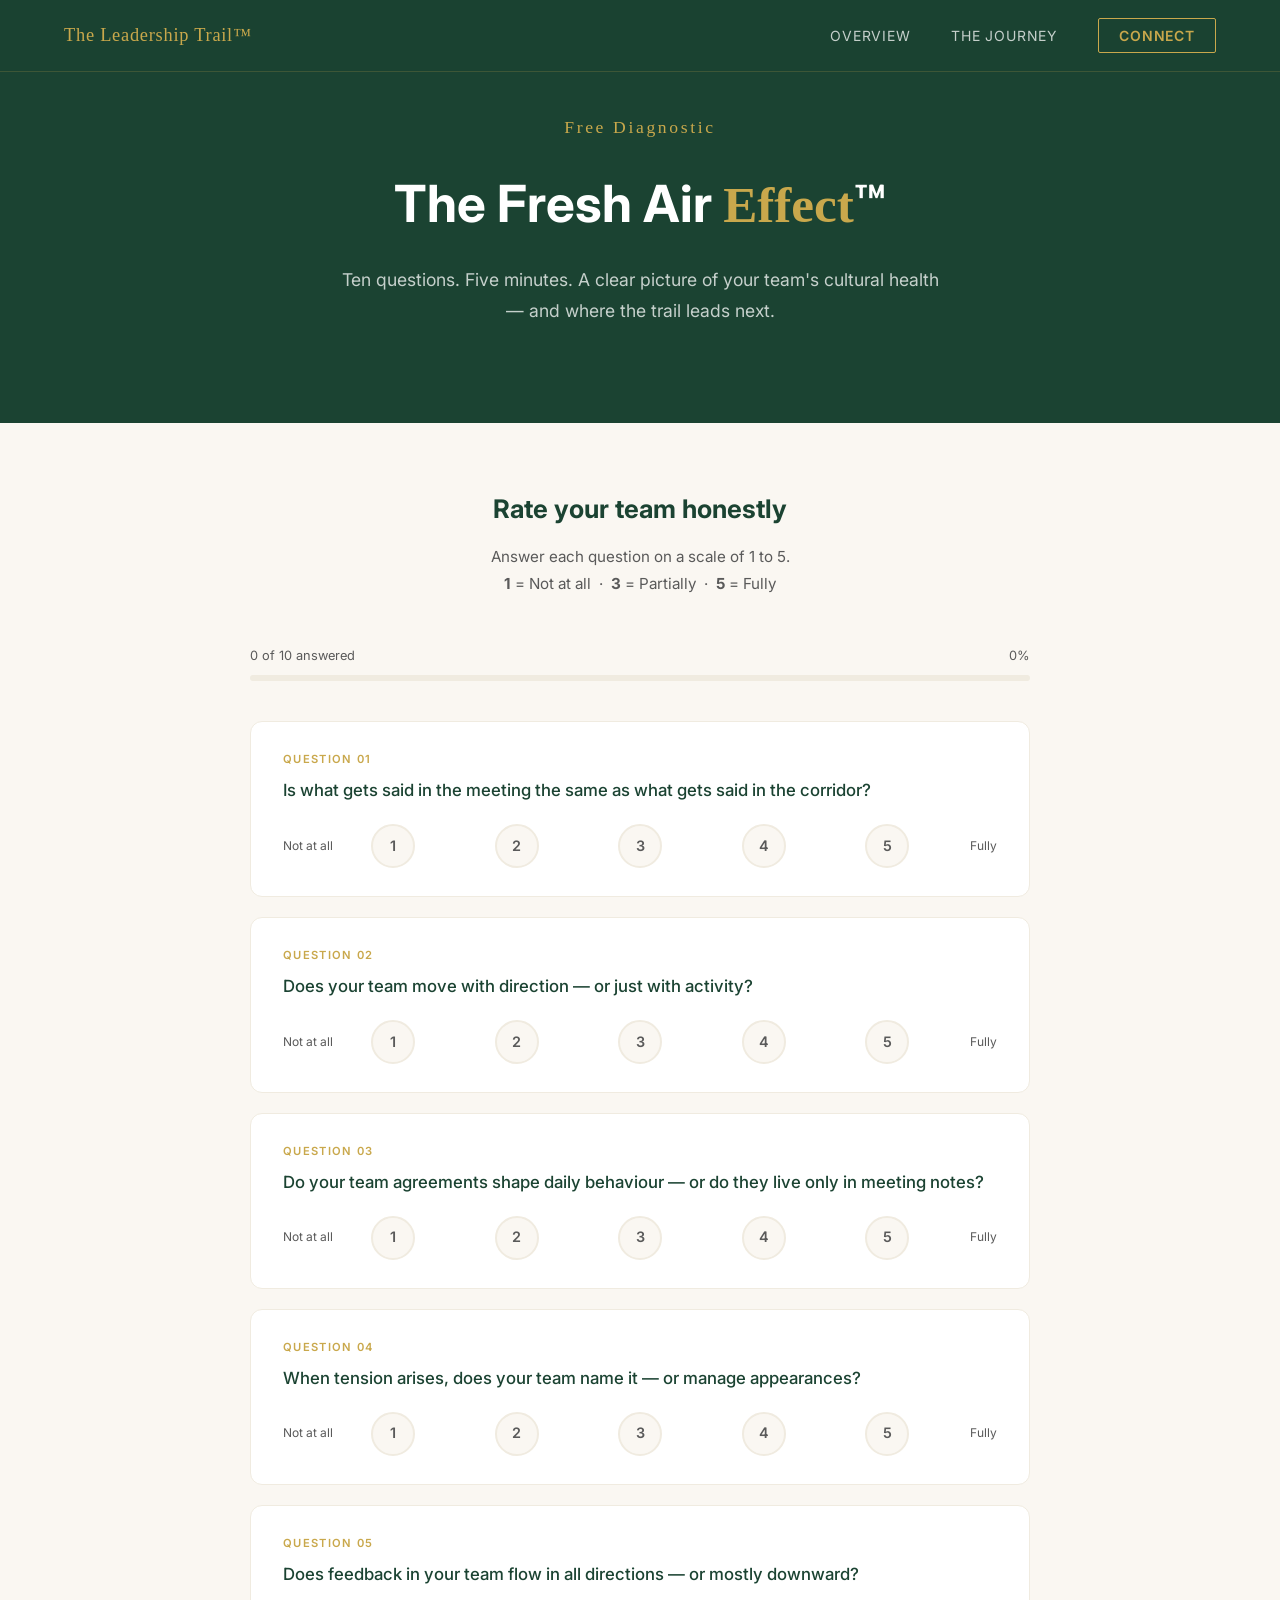
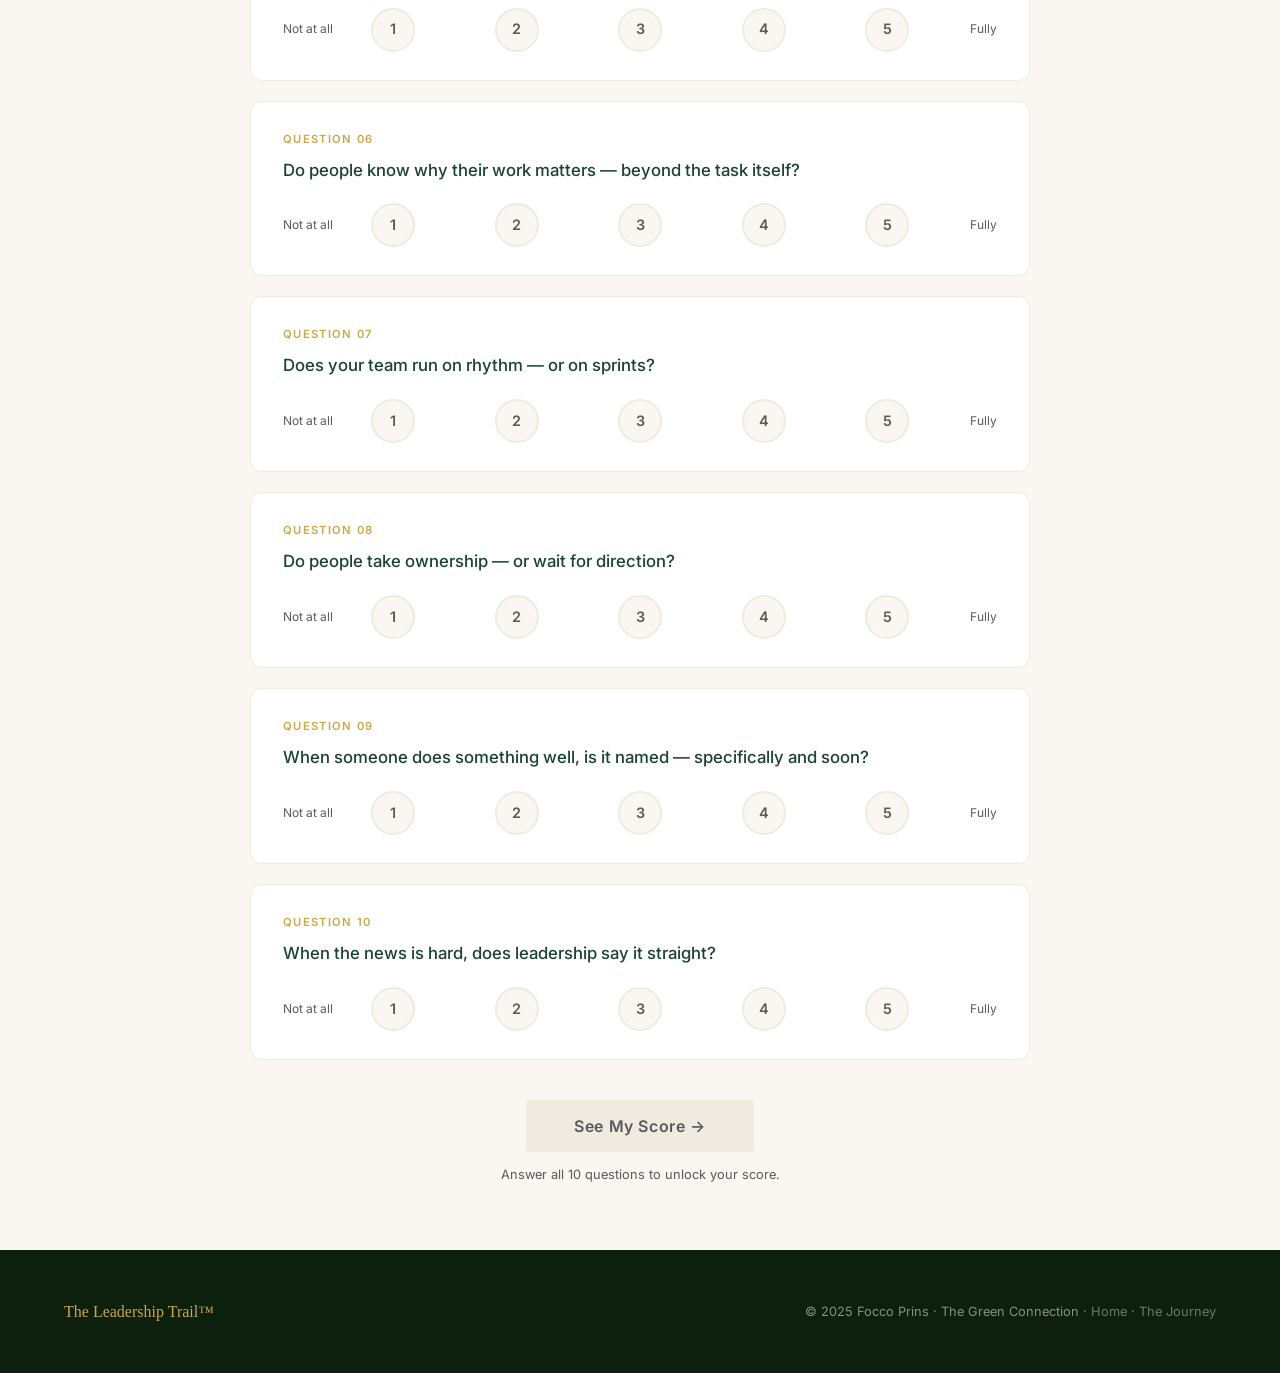
==== commit 081c5820: "Add files via upload" ====
--- a/fresh-air.html
+++ b/fresh-air.html
@@ -435,7 +435,7 @@
         <!-- Q1 -->
         <div class="q-card" id="card-1">
           <div class="q-number">Question 01</div>
-          <div class="q-text">Do people on your team feel safe to speak up — even with bad news or unpopular opinions?</div>
+          <div class="q-text">Is what gets said in the meeting the same as what gets said in the corridor?</div>
           <div class="scale-row">
             <span class="scale-label">Not at all</span>
             <div class="scale-options" id="opts-1">
@@ -452,7 +452,7 @@
         <!-- Q2 -->
         <div class="q-card" id="card-2">
           <div class="q-number">Question 02</div>
-          <div class="q-text">Is your team's direction clear — does everyone know where you're going and why?</div>
+          <div class="q-text">Does your team move with direction — or just with activity?</div>
           <div class="scale-row">
             <span class="scale-label">Not at all</span>
             <div class="scale-options">
@@ -469,7 +469,7 @@
         <!-- Q3 -->
         <div class="q-card" id="card-3">
           <div class="q-number">Question 03</div>
-          <div class="q-text">Are your team agreements alive and actively shaping behaviour — or forgotten after the meeting?</div>
+          <div class="q-text">Do your team agreements shape daily behaviour — or do they live only in meeting notes?</div>
           <div class="scale-row">
             <span class="scale-label">Not at all</span>
             <div class="scale-options">
@@ -486,7 +486,7 @@
         <!-- Q4 -->
         <div class="q-card" id="card-4">
           <div class="q-number">Question 04</div>
-          <div class="q-text">Does your team handle conflict constructively — addressing tension directly rather than avoiding it?</div>
+          <div class="q-text">When tension arises, does your team name it — or manage appearances?</div>
           <div class="scale-row">
             <span class="scale-label">Not at all</span>
             <div class="scale-options">
@@ -503,7 +503,7 @@
         <!-- Q5 -->
         <div class="q-card" id="card-5">
           <div class="q-number">Question 05</div>
-          <div class="q-text">Is feedback flowing freely — upward, downward, and sideways — without fear or politics?</div>
+          <div class="q-text">Does feedback in your team flow in all directions — or mostly downward?</div>
           <div class="scale-row">
             <span class="scale-label">Not at all</span>
             <div class="scale-options">
@@ -520,7 +520,7 @@
         <!-- Q6 -->
         <div class="q-card" id="card-6">
           <div class="q-number">Question 06</div>
-          <div class="q-text">Do people understand how their work connects to the broader purpose and strategy of the organisation?</div>
+          <div class="q-text">Do people know why their work matters — beyond the task itself?</div>
           <div class="scale-row">
             <span class="scale-label">Not at all</span>
             <div class="scale-options">
@@ -537,7 +537,7 @@
         <!-- Q7 -->
         <div class="q-card" id="card-7">
           <div class="q-number">Question 07</div>
-          <div class="q-text">Is your leadership rhythm consistent — do people know what to expect from you, week after week?</div>
+          <div class="q-text">Does your team run on rhythm — or on sprints?</div>
           <div class="scale-row">
             <span class="scale-label">Not at all</span>
             <div class="scale-options">
@@ -554,7 +554,7 @@
         <!-- Q8 -->
         <div class="q-card" id="card-8">
           <div class="q-number">Question 08</div>
-          <div class="q-text">Are people genuinely growing — or are they just performing? Is there room to learn, fail, and try again?</div>
+          <div class="q-text">Do people take ownership — or wait for direction?</div>
           <div class="scale-row">
             <span class="scale-label">Not at all</span>
             <div class="scale-options">
@@ -571,7 +571,7 @@
         <!-- Q9 -->
         <div class="q-card" id="card-9">
           <div class="q-number">Question 09</div>
-          <div class="q-text">Is recognition in your team specific, timely, and regular — or rare and generic?</div>
+          <div class="q-text">When someone does something well, is it named — specifically and soon?</div>
           <div class="scale-row">
             <span class="scale-label">Not at all</span>
             <div class="scale-options">
@@ -588,7 +588,7 @@
         <!-- Q10 -->
         <div class="q-card" id="card-10">
           <div class="q-number">Question 10</div>
-          <div class="q-text">Does your team trust that leadership is honest with them — even when the news is hard?</div>
+          <div class="q-text">When the news is hard, does leadership say it straight?</div>
           <div class="scale-row">
             <span class="scale-label">Not at all</span>
             <div class="scale-options">
@@ -715,16 +715,16 @@
     ];
 
     const questions = [
-      'Psychological safety',
-      'Clear direction',
-      'Team agreements',
-      'Handling conflict',
-      'Feedback flow',
-      'Connection to purpose',
-      'Leadership rhythm',
-      'Growth vs. performance',
-      'Recognition',
-      'Trust in leadership'
+      'Safety vs. false harmony',
+      'Direction vs. activity',
+      'Agreements in daily behaviour',
+      'Tension: named or managed?',
+      'Feedback: all directions?',
+      'Meaning beyond the task',
+      'Rhythm vs. sprints',
+      'Ownership vs. waiting',
+      'Recognition: specific & soon',
+      'Honesty when it\'s hard'
     ];
 
     // ── Progress tracking ───────────────────────────────────────────
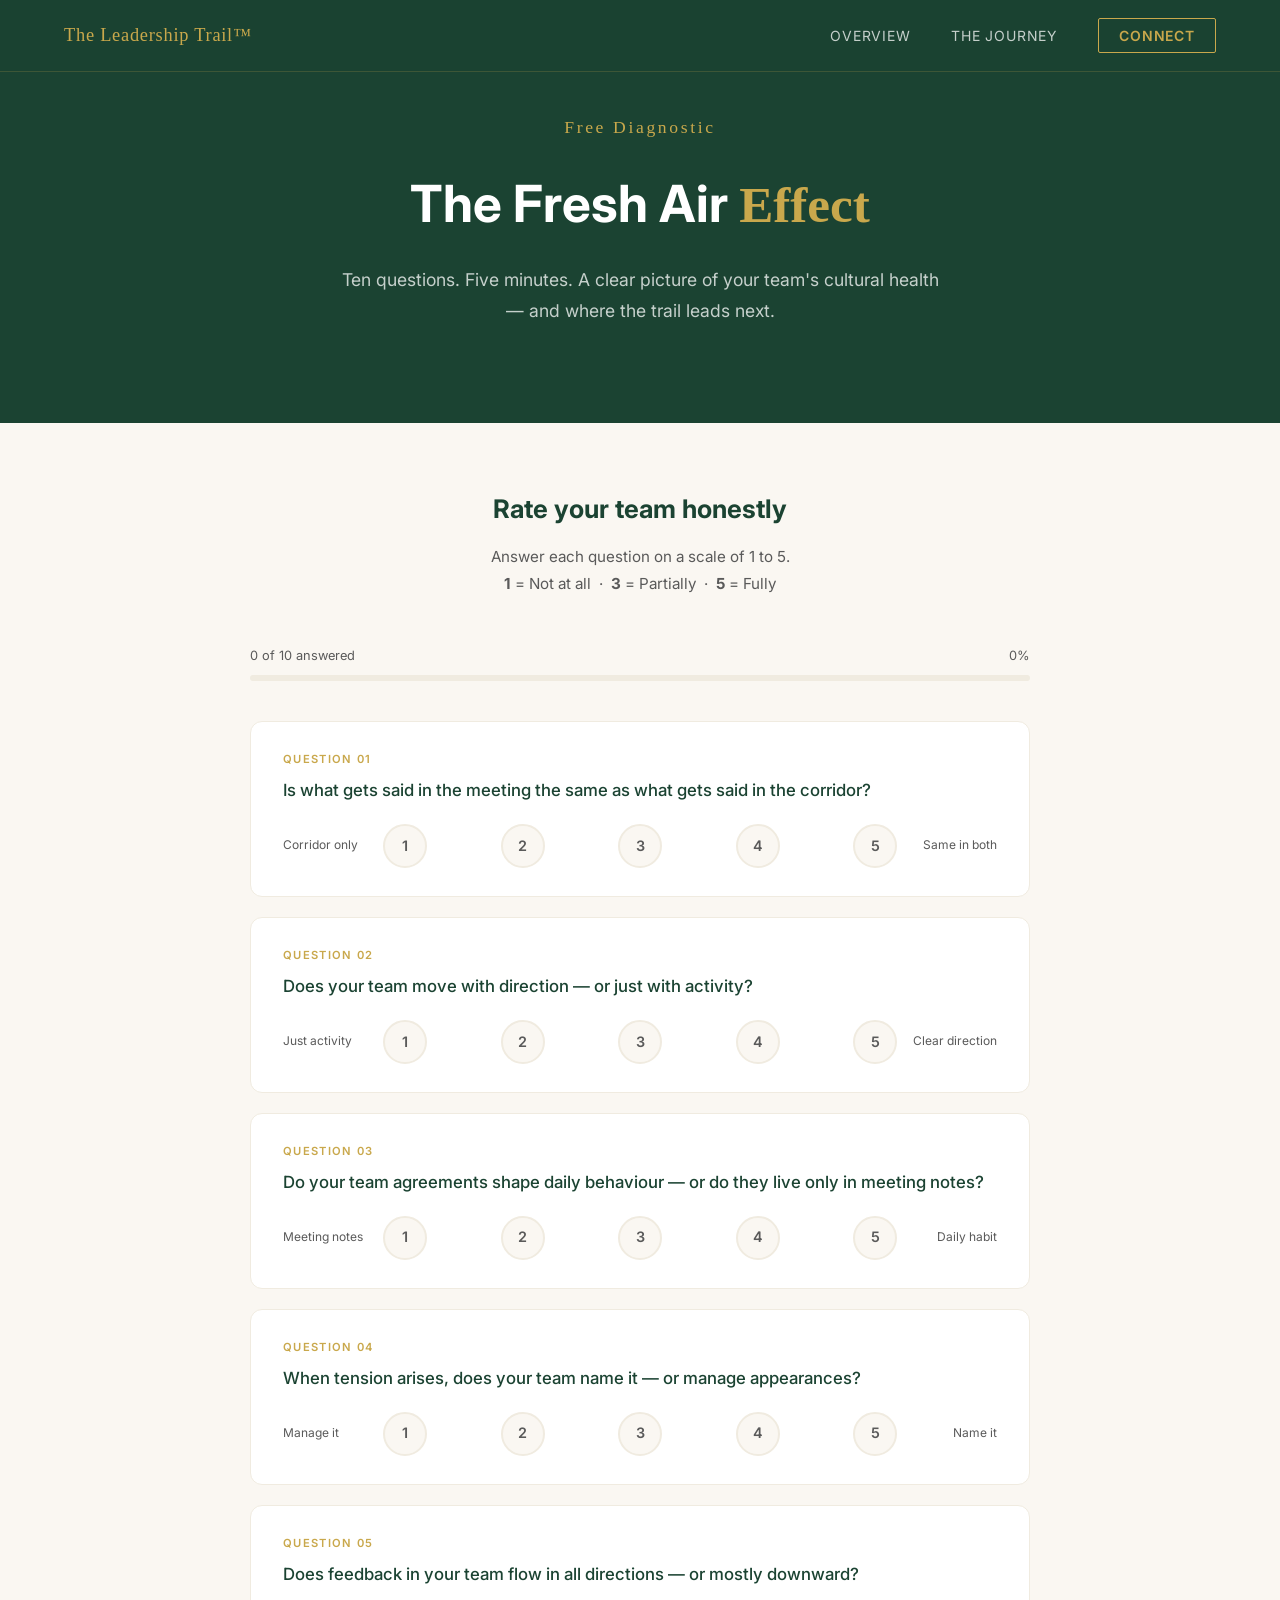
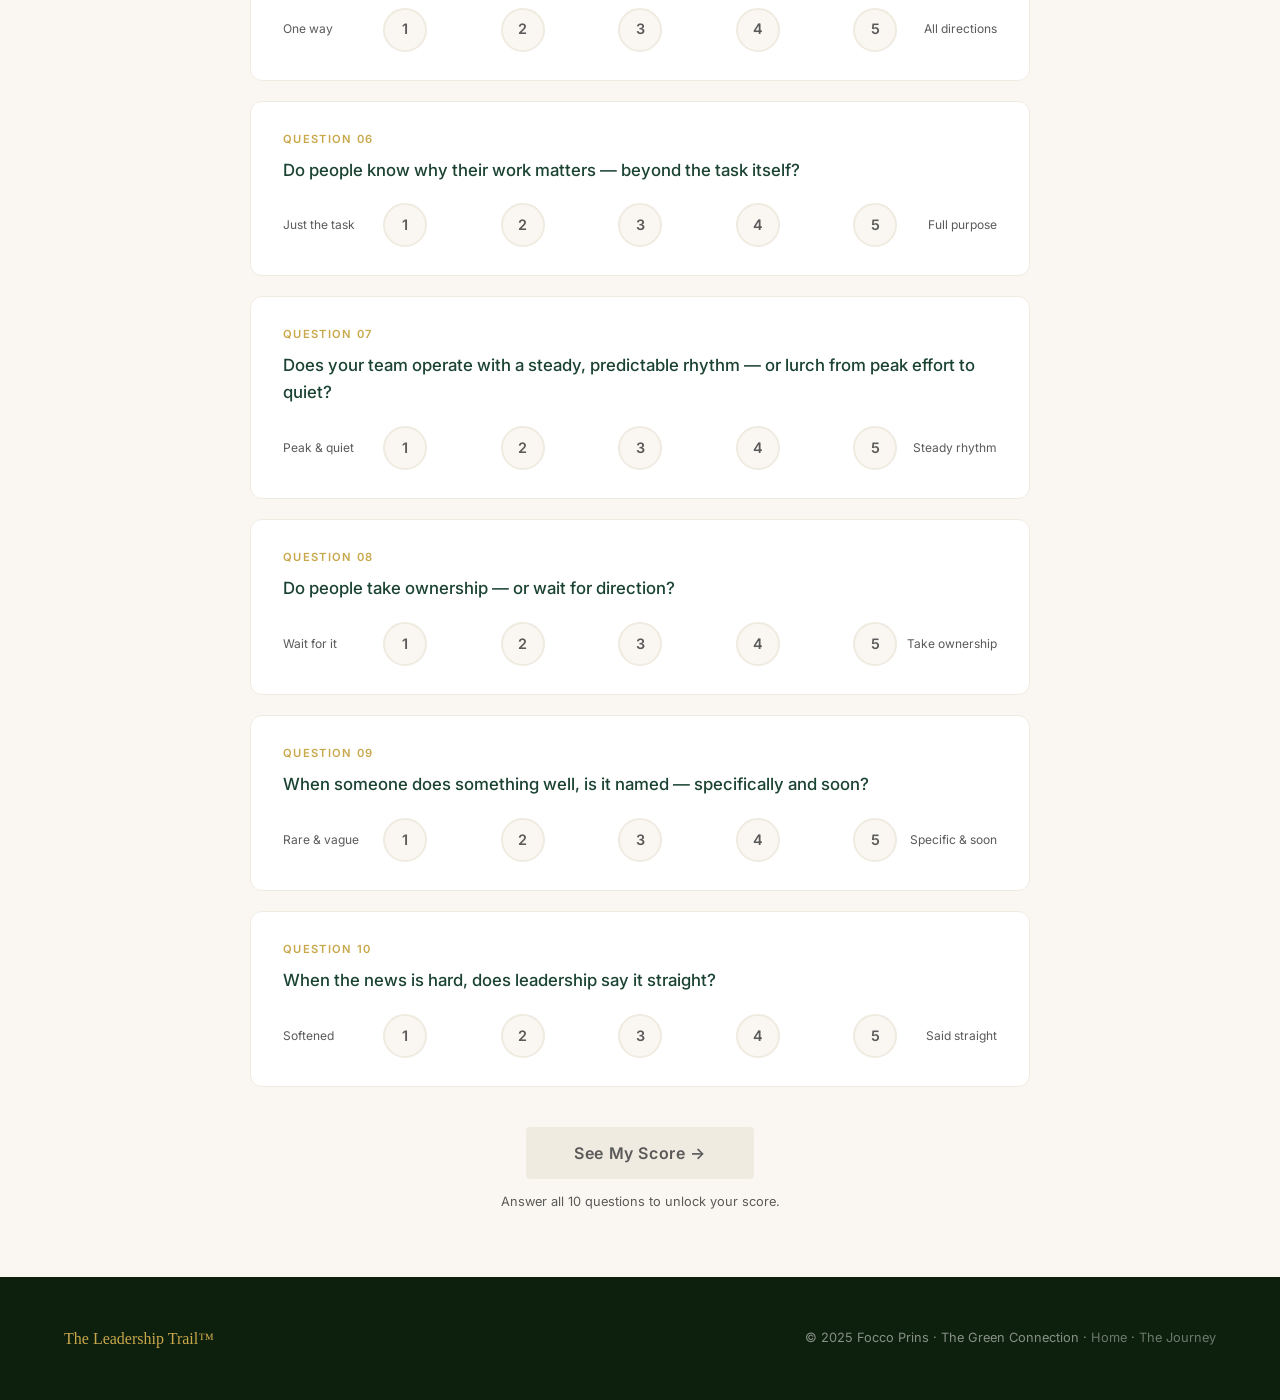
==== commit 190ef7f1: "Add files via upload" ====
--- a/fresh-air.html
+++ b/fresh-air.html
@@ -3,7 +3,7 @@
 <head>
   <meta charset="UTF-8" />
   <meta name="viewport" content="width=device-width, initial-scale=1.0" />
-  <title>The Fresh Air Effect™ | The Leadership Trail™</title>
+  <title>The Fresh Air Effect | The Leadership Trail™</title>
   <link rel="preconnect" href="https://fonts.googleapis.com" />
   <link rel="preconnect" href="https://fonts.gstatic.com" crossorigin />
   <link href="https://fonts.googleapis.com/css2?family=Permanent+Marker&family=Inter:wght@300;400;500;600&display=swap" rel="stylesheet" />
@@ -75,7 +75,8 @@
       font-size: 0.75rem;
       color: var(--text-muted);
       flex-shrink: 0;
-      width: 80px;
+      width: 92px;
+      line-height: 1.4;
     }
     .scale-label.right { text-align: right; }
     .scale-options {
@@ -384,10 +385,81 @@
       margin: 0 auto;
     }
 
+    /* ── INSIGHTS STRIP ─────────────────────────────────────────── */
+    .insights-strip {
+      background: var(--green-deep);
+      border-radius: 12px;
+      padding: 2rem 2rem 1.5rem;
+      margin-bottom: 2rem;
+    }
+    .insights-strip h3 {
+      font-size: 0.7rem;
+      font-weight: 600;
+      letter-spacing: 0.14em;
+      text-transform: uppercase;
+      color: var(--gold);
+      margin-bottom: 1.25rem;
+    }
+    .insight-item {
+      border-left: 2px solid var(--gold);
+      padding: 0 0 0 1rem;
+      margin-bottom: 1.1rem;
+      font-size: 0.92rem;
+      color: rgba(255,255,255,0.82);
+      line-height: 1.7;
+      font-style: italic;
+    }
+    .insight-item:last-child { margin-bottom: 0; }
+
+    /* ── ABOUT FOCCO ─────────────────────────────────────────────── */
+    .about-focco {
+      background: var(--white);
+      border-radius: 12px;
+      padding: 1.75rem 2rem;
+      margin-bottom: 2rem;
+      border: 1px solid var(--cream-dark);
+      display: flex;
+      gap: 1.5rem;
+      align-items: flex-start;
+    }
+    .about-focco img {
+      width: 80px;
+      height: 80px;
+      border-radius: 50%;
+      object-fit: cover;
+      object-position: center top;
+      flex-shrink: 0;
+      border: 2px solid var(--gold);
+    }
+    .about-focco-text h3 {
+      font-size: 1rem;
+      font-weight: 600;
+      color: var(--green-deep);
+      margin-bottom: 0.4rem;
+    }
+    .about-focco-text p {
+      font-size: 0.88rem;
+      color: var(--text-muted);
+      line-height: 1.75;
+      margin-bottom: 0.9rem;
+    }
+    .about-focco-text a {
+      font-size: 0.85rem;
+      font-weight: 600;
+      color: var(--green-deep);
+      text-decoration: none;
+      border-bottom: 1px solid var(--gold);
+      padding-bottom: 1px;
+      transition: color 0.2s;
+    }
+    .about-focco-text a:hover { color: var(--gold); }
+
     @media (max-width: 600px) {
       .scale-label { display: none; }
       .scale-btn   { width: 38px; height: 38px; font-size: 0.8rem; }
       .q-card      { padding: 1.25rem; }
+      .about-focco { flex-direction: column; }
+      .about-focco img { width: 64px; height: 64px; }
     }
   </style>
 </head>
@@ -406,7 +478,7 @@
   <!-- HERO -->
   <div class="fa-hero">
     <p class="section-label">Free Diagnostic</p>
-    <h1>The Fresh Air <em>Effect</em>™</h1>
+    <h1>The Fresh Air <em>Effect</em></h1>
     <p>Ten questions. Five minutes. A clear picture of your team's cultural health — and where the trail leads next.</p>
   </div>
 
@@ -437,7 +509,7 @@
           <div class="q-number">Question 01</div>
           <div class="q-text">Is what gets said in the meeting the same as what gets said in the corridor?</div>
           <div class="scale-row">
-            <span class="scale-label">Not at all</span>
+            <span class="scale-label">Corridor only</span>
             <div class="scale-options" id="opts-1">
               <label class="scale-option"><input type="radio" name="q1" value="1"><span class="scale-btn">1</span></label>
               <label class="scale-option"><input type="radio" name="q1" value="2"><span class="scale-btn">2</span></label>
@@ -445,7 +517,7 @@
               <label class="scale-option"><input type="radio" name="q1" value="4"><span class="scale-btn">4</span></label>
               <label class="scale-option"><input type="radio" name="q1" value="5"><span class="scale-btn">5</span></label>
             </div>
-            <span class="scale-label right">Fully</span>
+            <span class="scale-label right">Same in both</span>
           </div>
         </div>
 
@@ -454,7 +526,7 @@
           <div class="q-number">Question 02</div>
           <div class="q-text">Does your team move with direction — or just with activity?</div>
           <div class="scale-row">
-            <span class="scale-label">Not at all</span>
+            <span class="scale-label">Just activity</span>
             <div class="scale-options">
               <label class="scale-option"><input type="radio" name="q2" value="1"><span class="scale-btn">1</span></label>
               <label class="scale-option"><input type="radio" name="q2" value="2"><span class="scale-btn">2</span></label>
@@ -462,7 +534,7 @@
               <label class="scale-option"><input type="radio" name="q2" value="4"><span class="scale-btn">4</span></label>
               <label class="scale-option"><input type="radio" name="q2" value="5"><span class="scale-btn">5</span></label>
             </div>
-            <span class="scale-label right">Fully</span>
+            <span class="scale-label right">Clear direction</span>
           </div>
         </div>
 
@@ -471,7 +543,7 @@
           <div class="q-number">Question 03</div>
           <div class="q-text">Do your team agreements shape daily behaviour — or do they live only in meeting notes?</div>
           <div class="scale-row">
-            <span class="scale-label">Not at all</span>
+            <span class="scale-label">Meeting notes</span>
             <div class="scale-options">
               <label class="scale-option"><input type="radio" name="q3" value="1"><span class="scale-btn">1</span></label>
               <label class="scale-option"><input type="radio" name="q3" value="2"><span class="scale-btn">2</span></label>
@@ -479,7 +551,7 @@
               <label class="scale-option"><input type="radio" name="q3" value="4"><span class="scale-btn">4</span></label>
               <label class="scale-option"><input type="radio" name="q3" value="5"><span class="scale-btn">5</span></label>
             </div>
-            <span class="scale-label right">Fully</span>
+            <span class="scale-label right">Daily habit</span>
           </div>
         </div>
 
@@ -488,7 +560,7 @@
           <div class="q-number">Question 04</div>
           <div class="q-text">When tension arises, does your team name it — or manage appearances?</div>
           <div class="scale-row">
-            <span class="scale-label">Not at all</span>
+            <span class="scale-label">Manage it</span>
             <div class="scale-options">
               <label class="scale-option"><input type="radio" name="q4" value="1"><span class="scale-btn">1</span></label>
               <label class="scale-option"><input type="radio" name="q4" value="2"><span class="scale-btn">2</span></label>
@@ -496,7 +568,7 @@
               <label class="scale-option"><input type="radio" name="q4" value="4"><span class="scale-btn">4</span></label>
               <label class="scale-option"><input type="radio" name="q4" value="5"><span class="scale-btn">5</span></label>
             </div>
-            <span class="scale-label right">Fully</span>
+            <span class="scale-label right">Name it</span>
           </div>
         </div>
 
@@ -505,7 +577,7 @@
           <div class="q-number">Question 05</div>
           <div class="q-text">Does feedback in your team flow in all directions — or mostly downward?</div>
           <div class="scale-row">
-            <span class="scale-label">Not at all</span>
+            <span class="scale-label">One way</span>
             <div class="scale-options">
               <label class="scale-option"><input type="radio" name="q5" value="1"><span class="scale-btn">1</span></label>
               <label class="scale-option"><input type="radio" name="q5" value="2"><span class="scale-btn">2</span></label>
@@ -513,7 +585,7 @@
               <label class="scale-option"><input type="radio" name="q5" value="4"><span class="scale-btn">4</span></label>
               <label class="scale-option"><input type="radio" name="q5" value="5"><span class="scale-btn">5</span></label>
             </div>
-            <span class="scale-label right">Fully</span>
+            <span class="scale-label right">All directions</span>
           </div>
         </div>
 
@@ -522,7 +594,7 @@
           <div class="q-number">Question 06</div>
           <div class="q-text">Do people know why their work matters — beyond the task itself?</div>
           <div class="scale-row">
-            <span class="scale-label">Not at all</span>
+            <span class="scale-label">Just the task</span>
             <div class="scale-options">
               <label class="scale-option"><input type="radio" name="q6" value="1"><span class="scale-btn">1</span></label>
               <label class="scale-option"><input type="radio" name="q6" value="2"><span class="scale-btn">2</span></label>
@@ -530,16 +602,16 @@
               <label class="scale-option"><input type="radio" name="q6" value="4"><span class="scale-btn">4</span></label>
               <label class="scale-option"><input type="radio" name="q6" value="5"><span class="scale-btn">5</span></label>
             </div>
-            <span class="scale-label right">Fully</span>
+            <span class="scale-label right">Full purpose</span>
           </div>
         </div>
 
         <!-- Q7 -->
         <div class="q-card" id="card-7">
           <div class="q-number">Question 07</div>
-          <div class="q-text">Does your team run on rhythm — or on sprints?</div>
+          <div class="q-text">Does your team operate with a steady, predictable rhythm — or lurch from peak effort to quiet?</div>
           <div class="scale-row">
-            <span class="scale-label">Not at all</span>
+            <span class="scale-label">Peak &amp; quiet</span>
             <div class="scale-options">
               <label class="scale-option"><input type="radio" name="q7" value="1"><span class="scale-btn">1</span></label>
               <label class="scale-option"><input type="radio" name="q7" value="2"><span class="scale-btn">2</span></label>
@@ -547,7 +619,7 @@
               <label class="scale-option"><input type="radio" name="q7" value="4"><span class="scale-btn">4</span></label>
               <label class="scale-option"><input type="radio" name="q7" value="5"><span class="scale-btn">5</span></label>
             </div>
-            <span class="scale-label right">Fully</span>
+            <span class="scale-label right">Steady rhythm</span>
           </div>
         </div>
 
@@ -556,7 +628,7 @@
           <div class="q-number">Question 08</div>
           <div class="q-text">Do people take ownership — or wait for direction?</div>
           <div class="scale-row">
-            <span class="scale-label">Not at all</span>
+            <span class="scale-label">Wait for it</span>
             <div class="scale-options">
               <label class="scale-option"><input type="radio" name="q8" value="1"><span class="scale-btn">1</span></label>
               <label class="scale-option"><input type="radio" name="q8" value="2"><span class="scale-btn">2</span></label>
@@ -564,7 +636,7 @@
               <label class="scale-option"><input type="radio" name="q8" value="4"><span class="scale-btn">4</span></label>
               <label class="scale-option"><input type="radio" name="q8" value="5"><span class="scale-btn">5</span></label>
             </div>
-            <span class="scale-label right">Fully</span>
+            <span class="scale-label right">Take ownership</span>
           </div>
         </div>
 
@@ -573,7 +645,7 @@
           <div class="q-number">Question 09</div>
           <div class="q-text">When someone does something well, is it named — specifically and soon?</div>
           <div class="scale-row">
-            <span class="scale-label">Not at all</span>
+            <span class="scale-label">Rare &amp; vague</span>
             <div class="scale-options">
               <label class="scale-option"><input type="radio" name="q9" value="1"><span class="scale-btn">1</span></label>
               <label class="scale-option"><input type="radio" name="q9" value="2"><span class="scale-btn">2</span></label>
@@ -581,7 +653,7 @@
               <label class="scale-option"><input type="radio" name="q9" value="4"><span class="scale-btn">4</span></label>
               <label class="scale-option"><input type="radio" name="q9" value="5"><span class="scale-btn">5</span></label>
             </div>
-            <span class="scale-label right">Fully</span>
+            <span class="scale-label right">Specific &amp; soon</span>
           </div>
         </div>
 
@@ -590,7 +662,7 @@
           <div class="q-number">Question 10</div>
           <div class="q-text">When the news is hard, does leadership say it straight?</div>
           <div class="scale-row">
-            <span class="scale-label">Not at all</span>
+            <span class="scale-label">Softened</span>
             <div class="scale-options">
               <label class="scale-option"><input type="radio" name="q10" value="1"><span class="scale-btn">1</span></label>
               <label class="scale-option"><input type="radio" name="q10" value="2"><span class="scale-btn">2</span></label>
@@ -598,7 +670,7 @@
               <label class="scale-option"><input type="radio" name="q10" value="4"><span class="scale-btn">4</span></label>
               <label class="scale-option"><input type="radio" name="q10" value="5"><span class="scale-btn">5</span></label>
             </div>
-            <span class="scale-label right">Fully</span>
+            <span class="scale-label right">Said straight</span>
           </div>
         </div>
 
@@ -636,12 +708,30 @@
           <div id="breakdown-list"></div>
         </div>
 
+        <!-- Insights strip -->
+        <div class="insights-strip">
+          <h3>What teams typically discover</h3>
+          <div class="insight-item">Teams that score low on safety almost always find the same thing: the real conversation is happening somewhere else — just not in the room.</div>
+          <div class="insight-item">A score of 3 on direction often means the leader knows where they're going. The team just hasn't been told why.</div>
+          <div class="insight-item">The most common shift after working with these results: leaders stop adding more, and start doing less — more consistently.</div>
+        </div>
+
+        <!-- About Focco -->
+        <div class="about-focco">
+          <img src="IMG_8208.jpeg" alt="Focco Prins — The Leadership Trail" />
+          <div class="about-focco-text">
+            <h3>Focco Prins</h3>
+            <p>I developed The Leadership Trail™ from years of working with teams that were stuck — not for lack of ambition, but for lack of rhythm. I work with leaders who already understand the concepts but find that understanding alone doesn't change how a team actually behaves. My approach is practical, direct, and grounded in what's really happening — not what looks good on paper.</p>
+            <a href="journey.html">Discover The Leadership Trail™ →</a>
+          </div>
+        </div>
+
         <!-- Email capture -->
         <div class="email-capture">
           <h3>Want the full diagnosis?</h3>
           <p>Leave your name and email and I'll personally send you a detailed breakdown of your results — including where your team is on the trail and what to focus on first.</p>
-          <form name="fresh-air-leads" method="POST" data-netlify="true" id="email-capture-form">
-            <input type="hidden" name="form-name" value="fresh-air-leads" />
+          <form name="fresh-air-leads" method="POST" action="submit-diagnosis.php" id="email-capture-form">
+            <input type="hidden" name="_replyto" id="hidden-replyto" />
             <input type="hidden" name="score" id="hidden-score" />
             <input type="hidden" name="phase" id="hidden-phase" />
             <input type="hidden" name="answers" id="hidden-answers" />
@@ -652,7 +742,7 @@
             <div class="email-form-row" style="justify-content:center;">
               <button type="submit" class="btn-gold-capture">Send Me the Diagnosis →</button>
             </div>
-            <p class="email-privacy">No spam. Just one personal response from Focco.</p>
+            <p class="email-privacy">No spam. Just one personal response from Focco. By submitting you agree to our <a href="privacy.html" style="color: var(--text-muted); text-decoration: underline;">privacy policy</a>.</p>
           </form>
           <div class="capture-success" id="capture-success">
             ✓ Thanks! I'll be in touch shortly with your personal diagnosis.
@@ -824,14 +914,27 @@
     // ── Email form ──────────────────────────────────────────────────
     document.getElementById('email-capture-form').addEventListener('submit', function (e) {
       e.preventDefault();
+
+      // Mirror the email field into _replyto for Reply-To header in PHP mailer
+      const emailVal = this.querySelector('input[name="email"]').value;
+      document.getElementById('hidden-replyto').value = emailVal;
+
       const formData = new FormData(this);
-      fetch('/', { method: 'POST', body: formData })
-        .then(() => {
+
+      fetch('submit-diagnosis.php', {
+        method: 'POST',
+        body: formData
+      })
+        .then(function (res) {
           document.getElementById('email-capture-form').style.display = 'none';
           document.getElementById('capture-success').style.display    = 'block';
+          if (!res.ok) {
+            // Submission failed silently — log for debugging
+            console.warn('Formspree submission failed', res.status);
+          }
         })
-        .catch(() => {
-          // Fallback: still show success (Netlify handles it)
+        .catch(function () {
+          // Network error — still hide form, show friendly message
           document.getElementById('email-capture-form').style.display = 'none';
           document.getElementById('capture-success').style.display    = 'block';
         });
